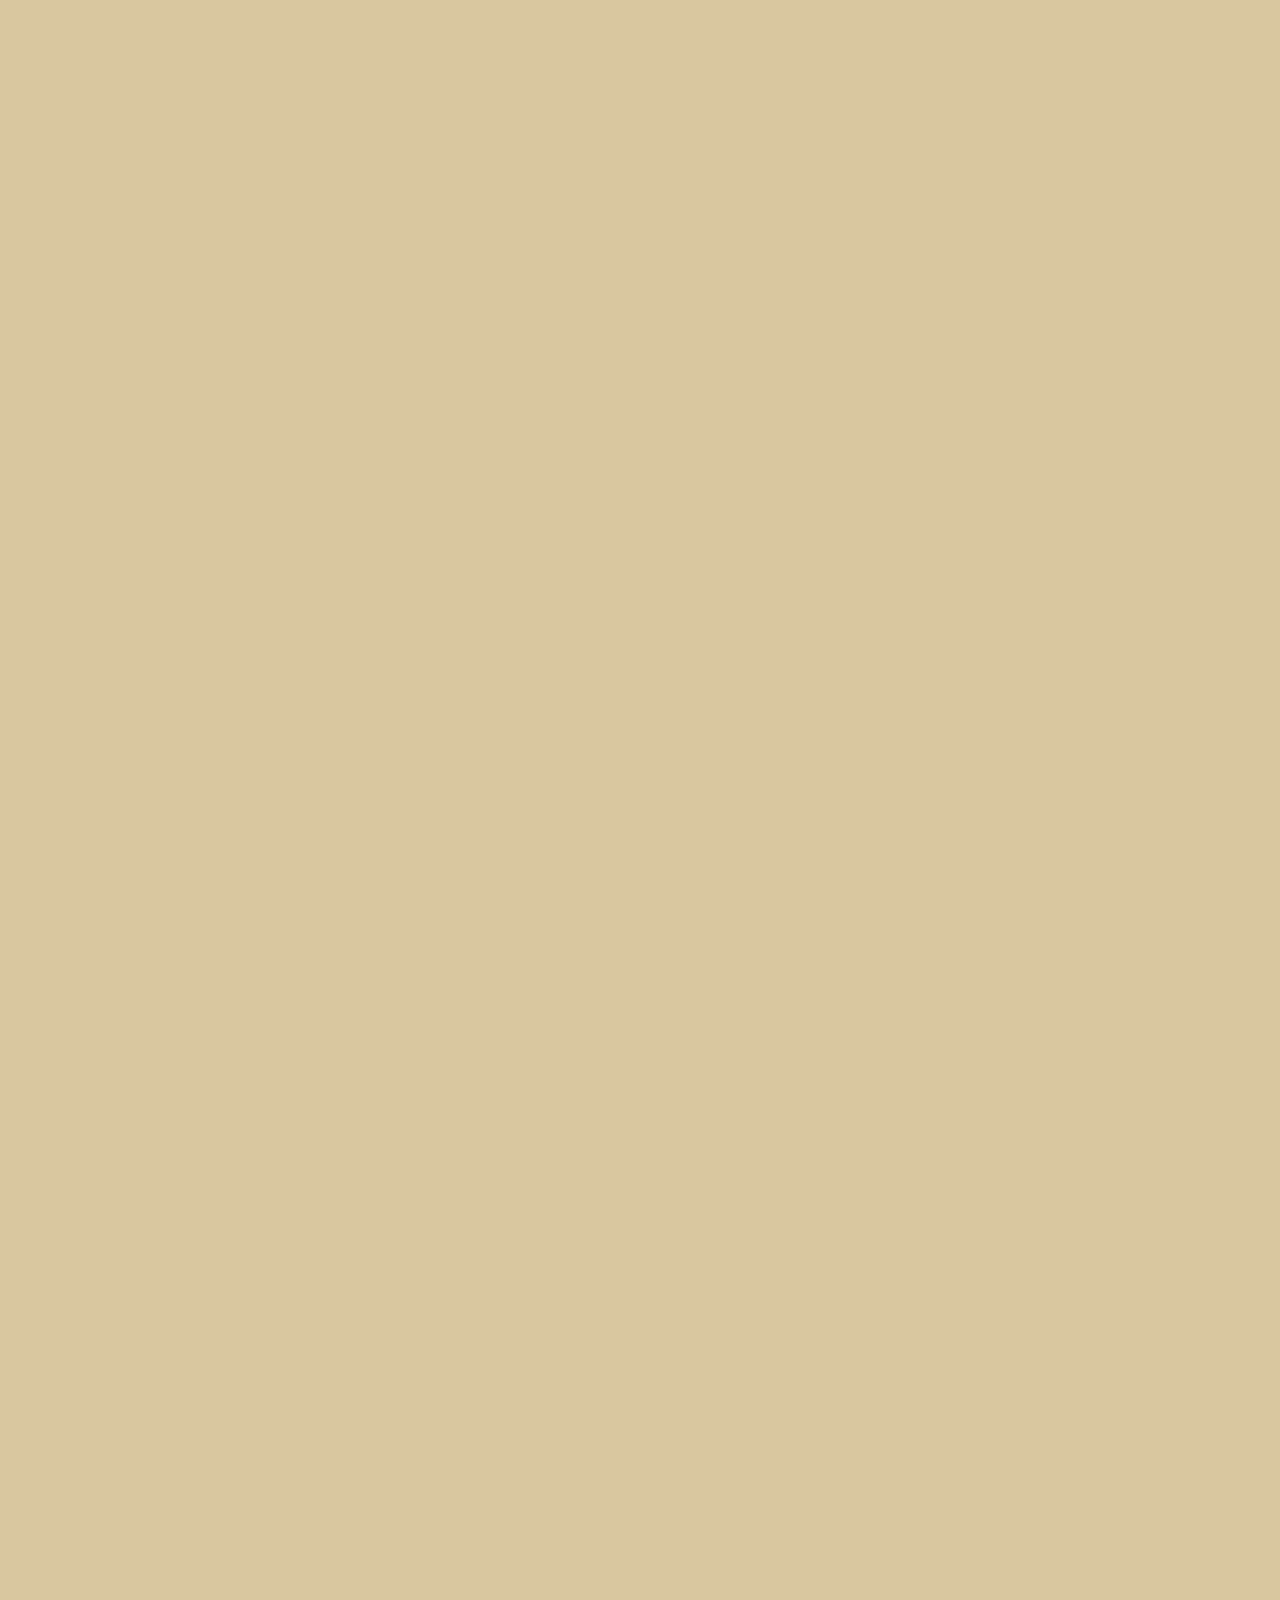
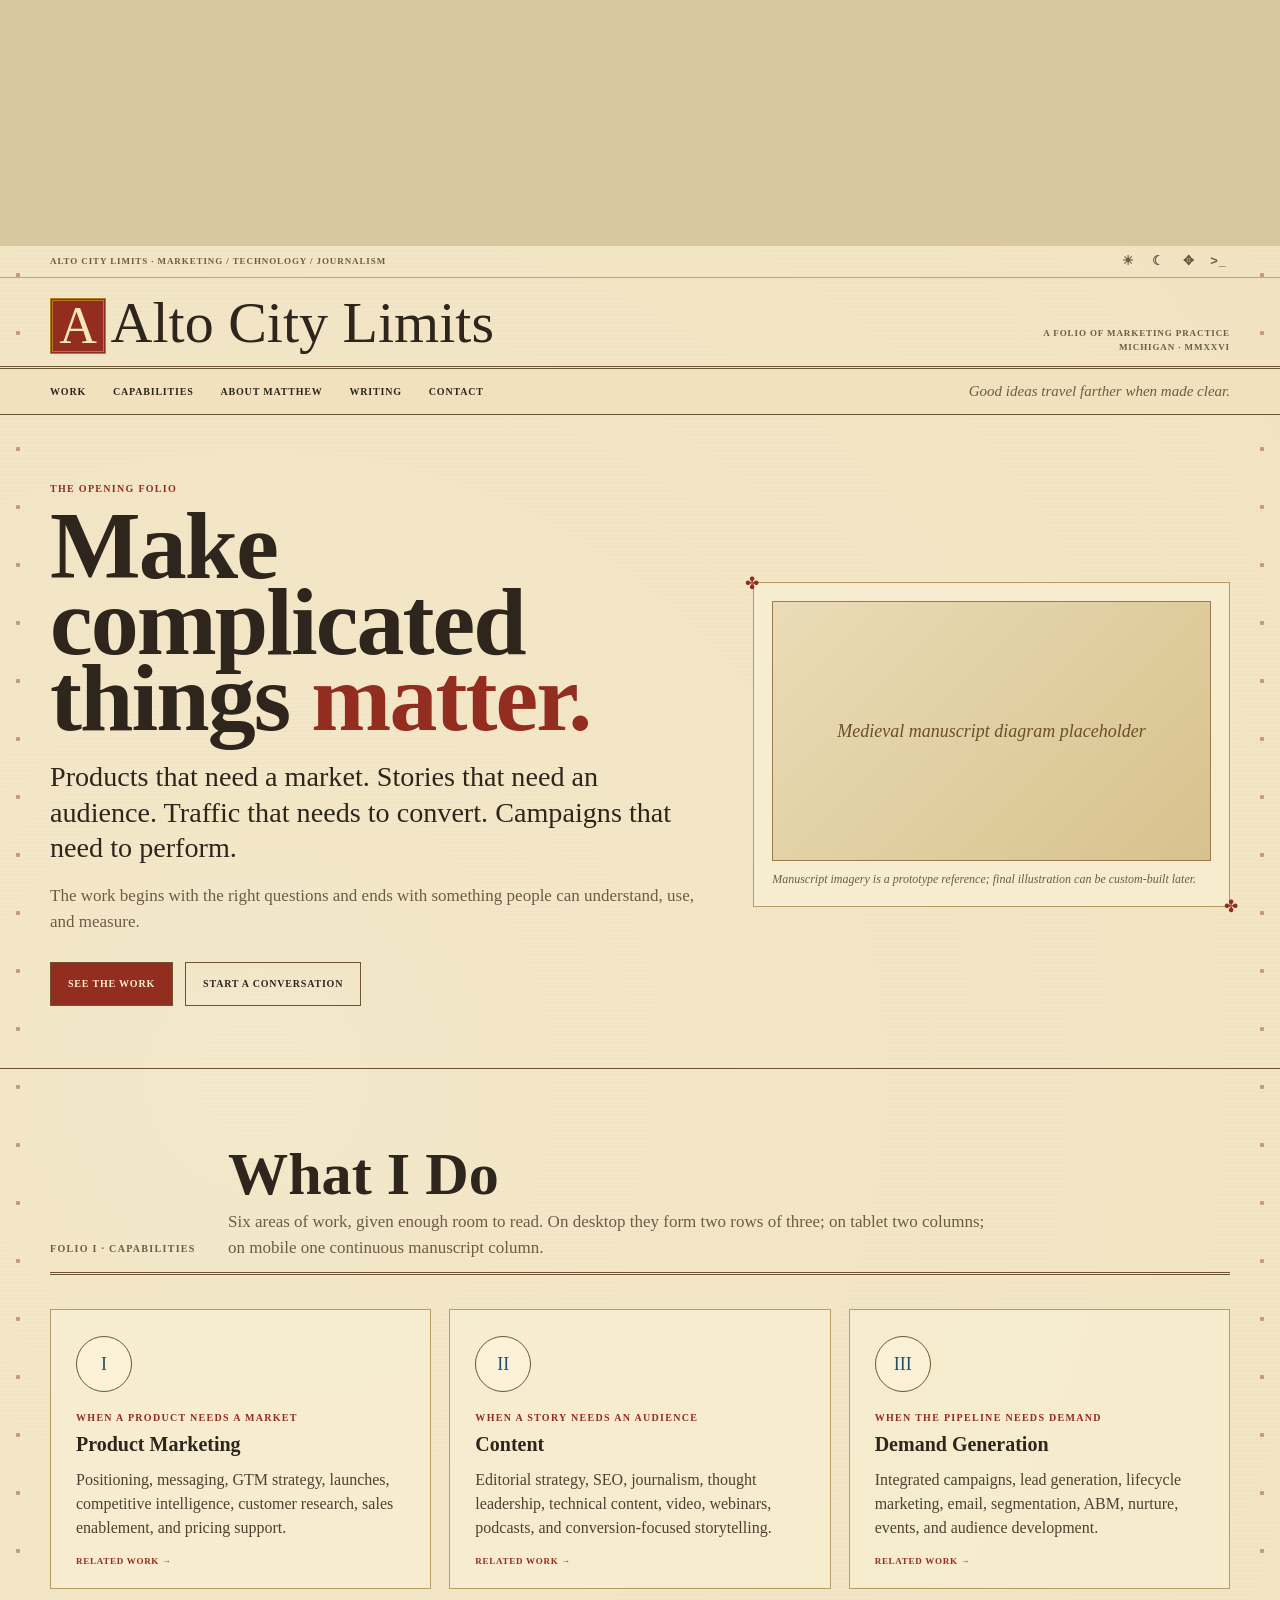
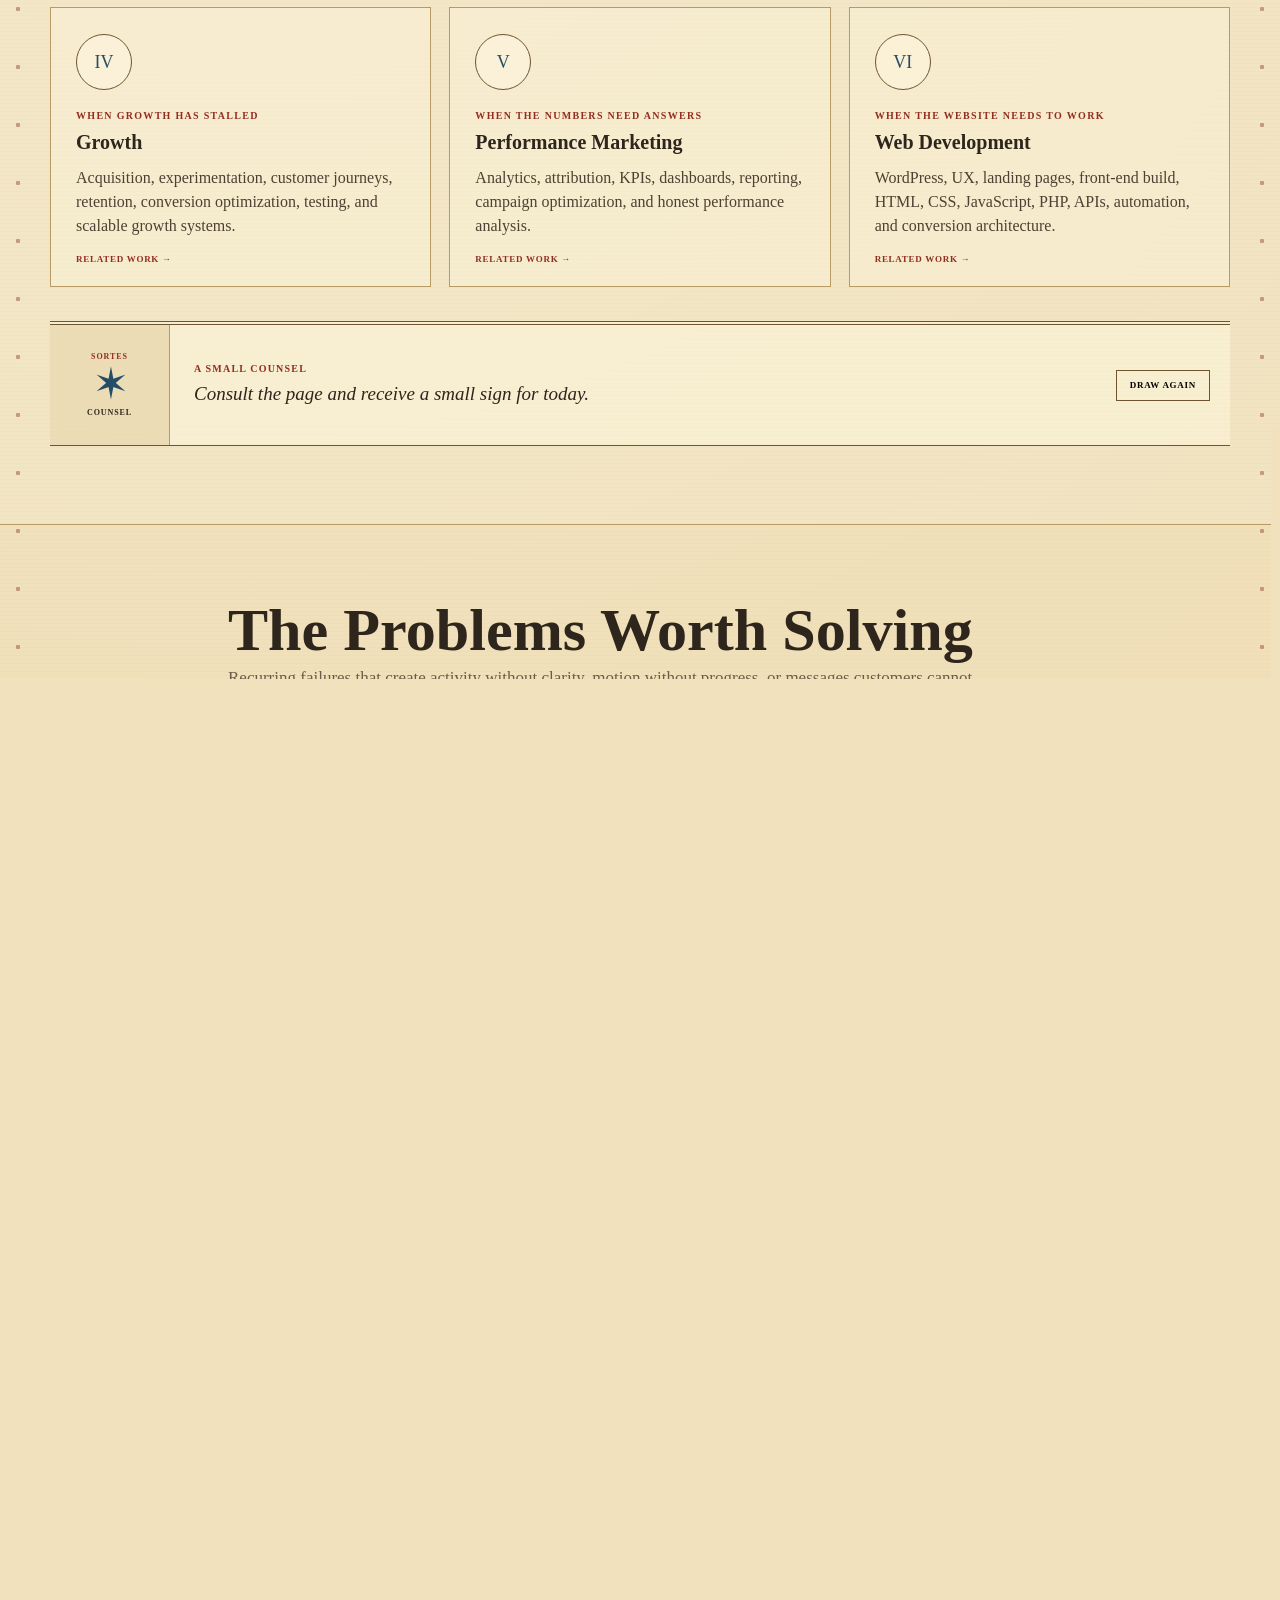
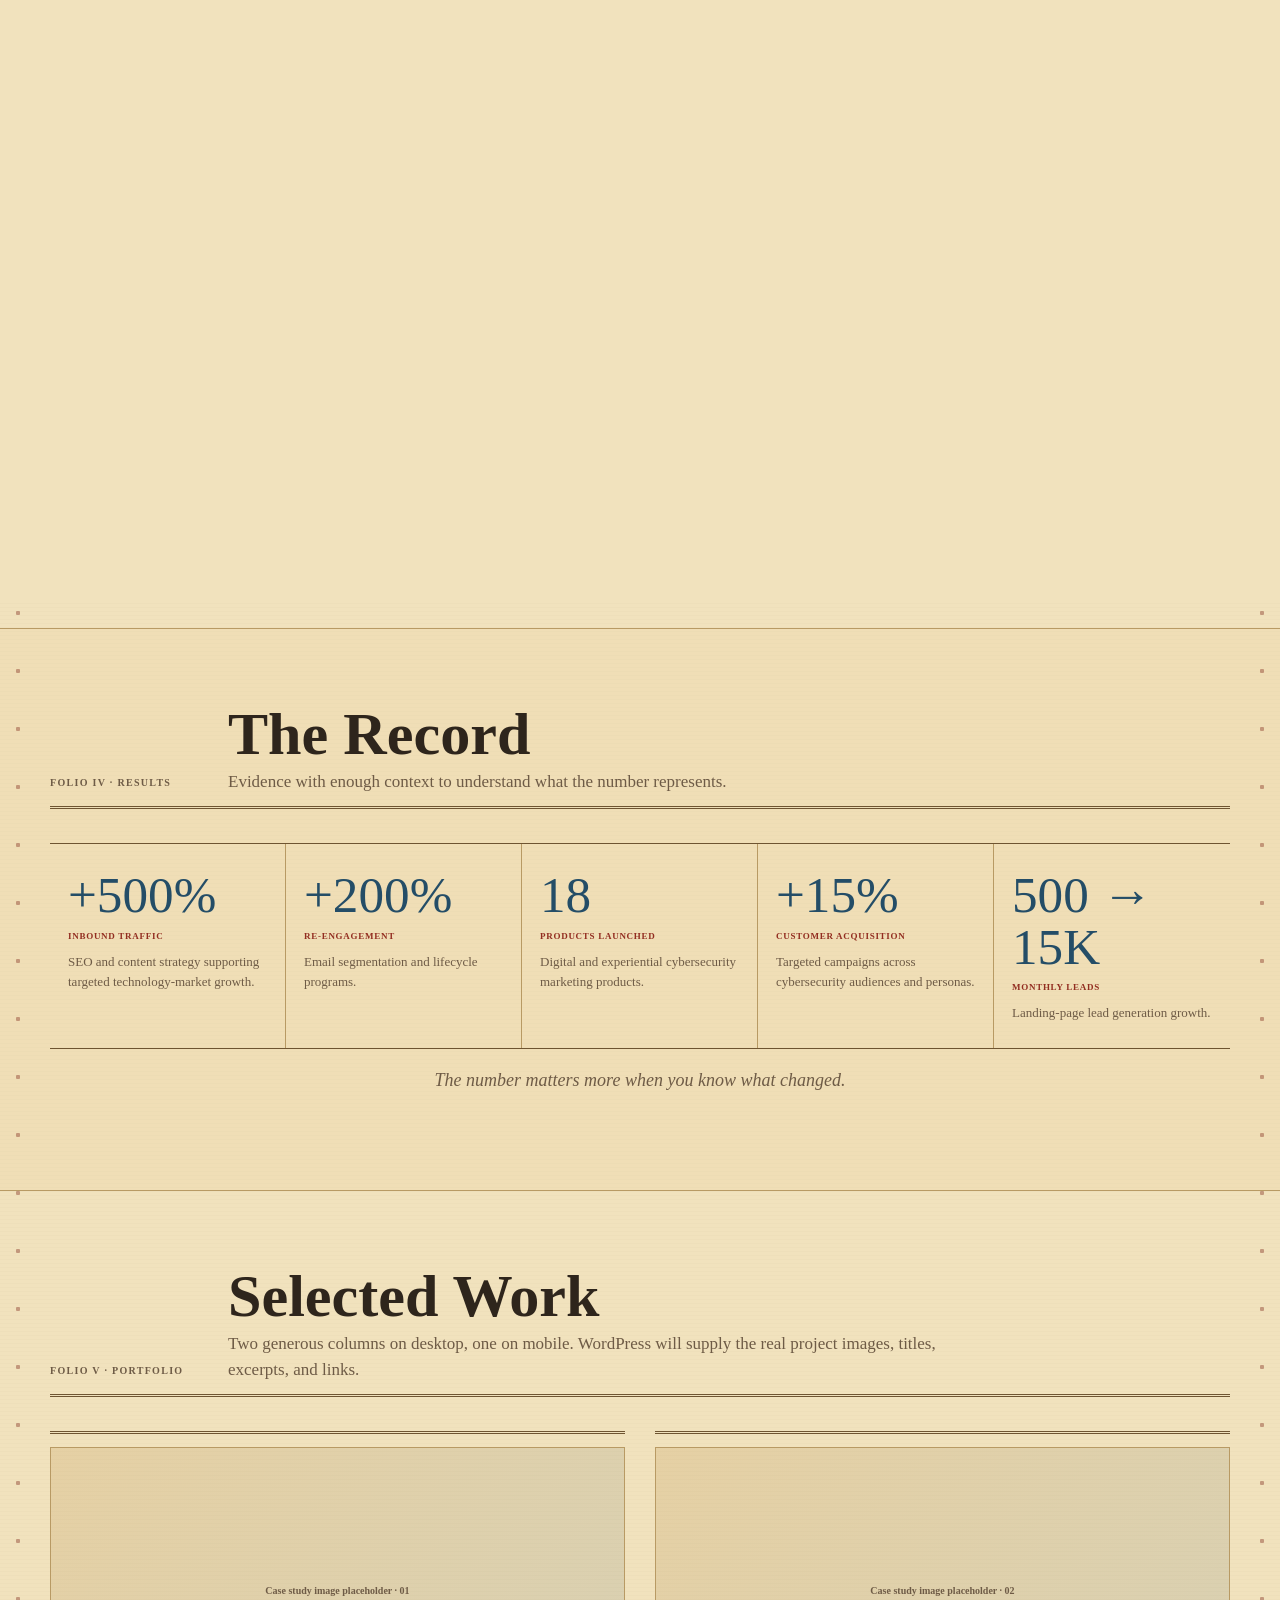
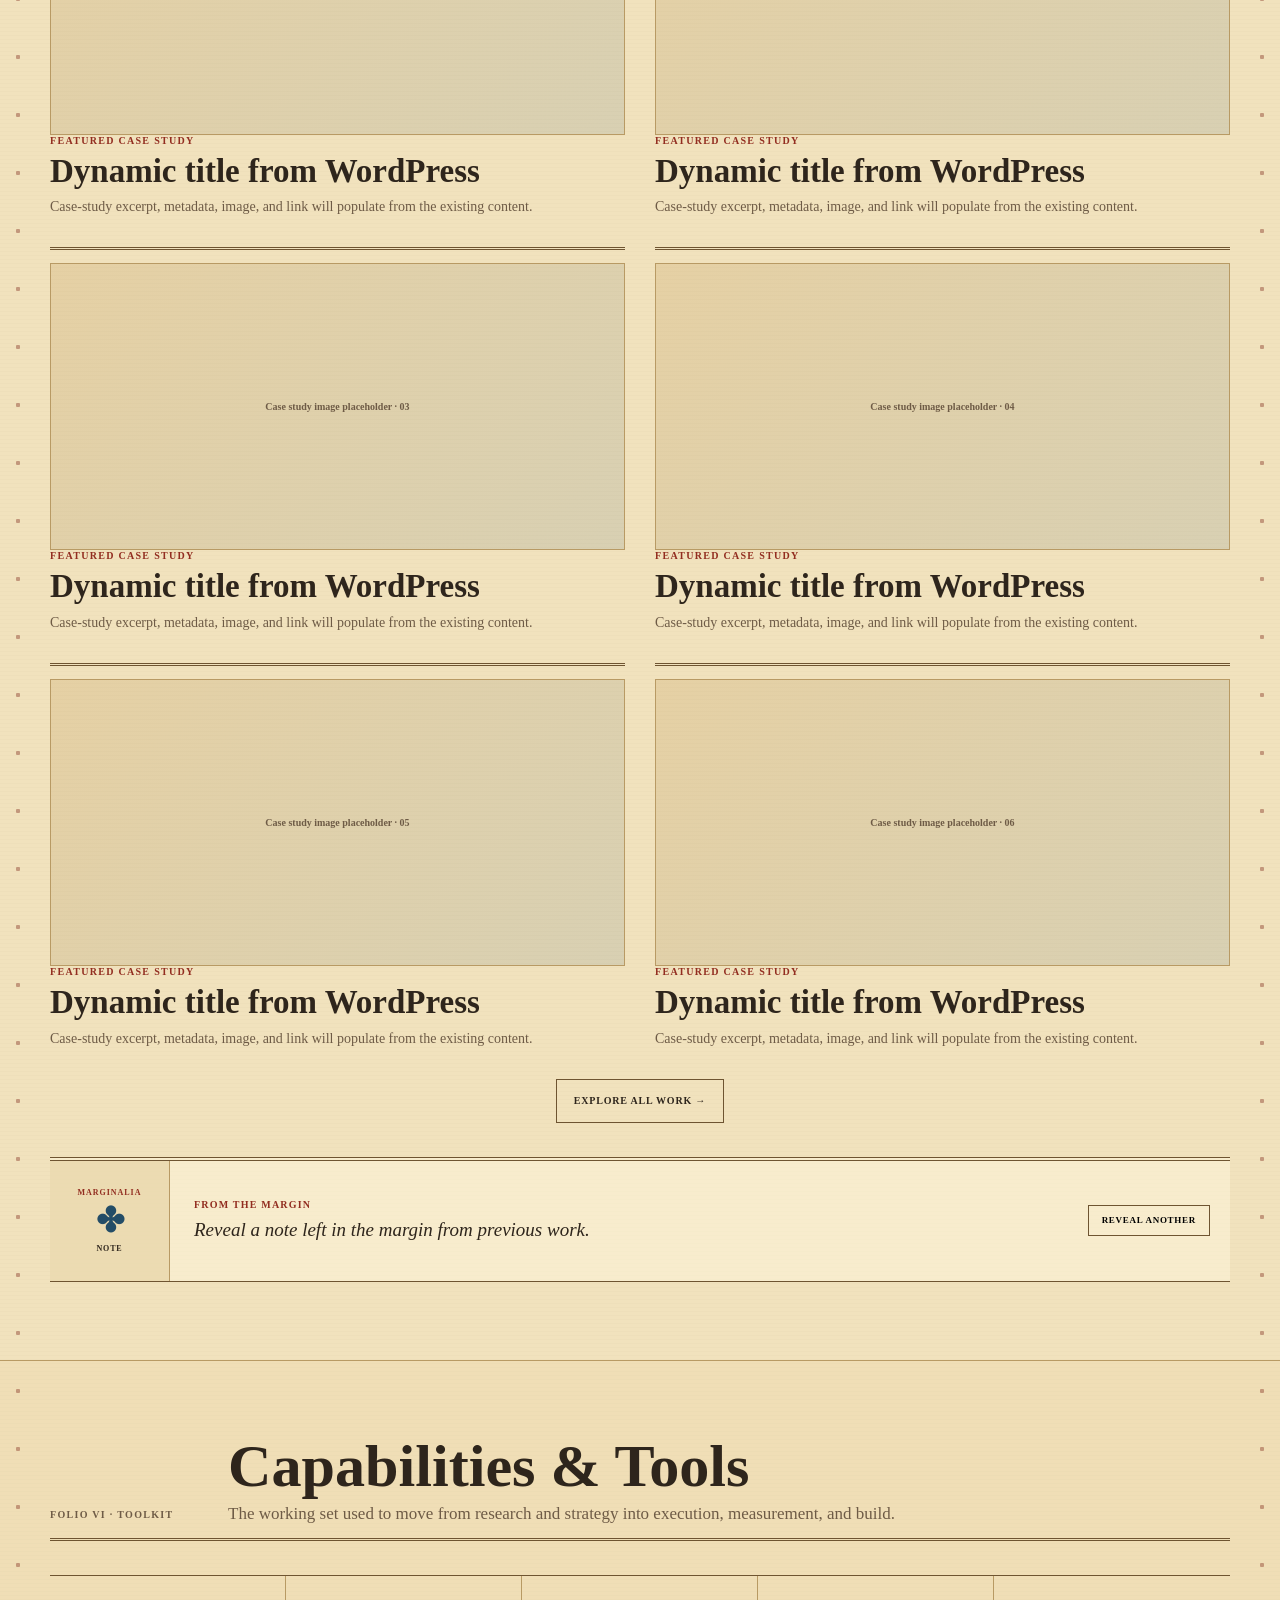
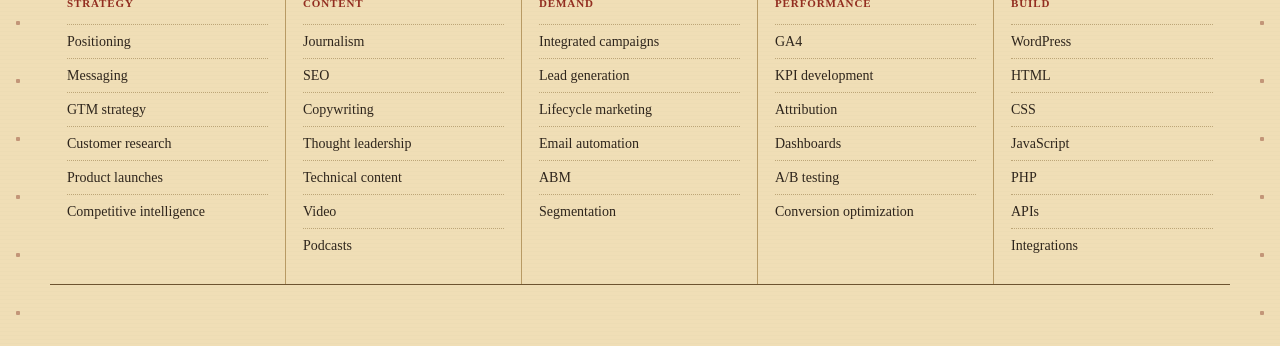
==== dark-ages/index.html @ 02373cfa "Publish current theme lab snapshot to gh-pages" ====
<!doctype html><html lang="en"><head><meta charset="utf-8"><meta name="viewport" content="width=device-width,initial-scale=1"><title>Loading Alto City Limits preview…</title></head><body><p style="font-family:system-ui;padding:2rem">Loading preview…</p><script>(async()=>{try{const names=['chunk-00','chunk-01'];const parts=await Promise.all(names.map(async n=>(await (await fetch(n)).text()).trim()));const bytes=Uint8Array.from(atob(parts.join('')),c=>c.charCodeAt(0));const stream=new Blob([bytes]).stream().pipeThrough(new DecompressionStream('gzip'));const html=await new Response(stream).text();document.open();document.write(html);document.close()}catch(e){document.body.innerHTML='<pre style="padding:2rem;white-space:pre-wrap">Could not load preview: '+String(e)+'</pre>'}})();</script></body></html>
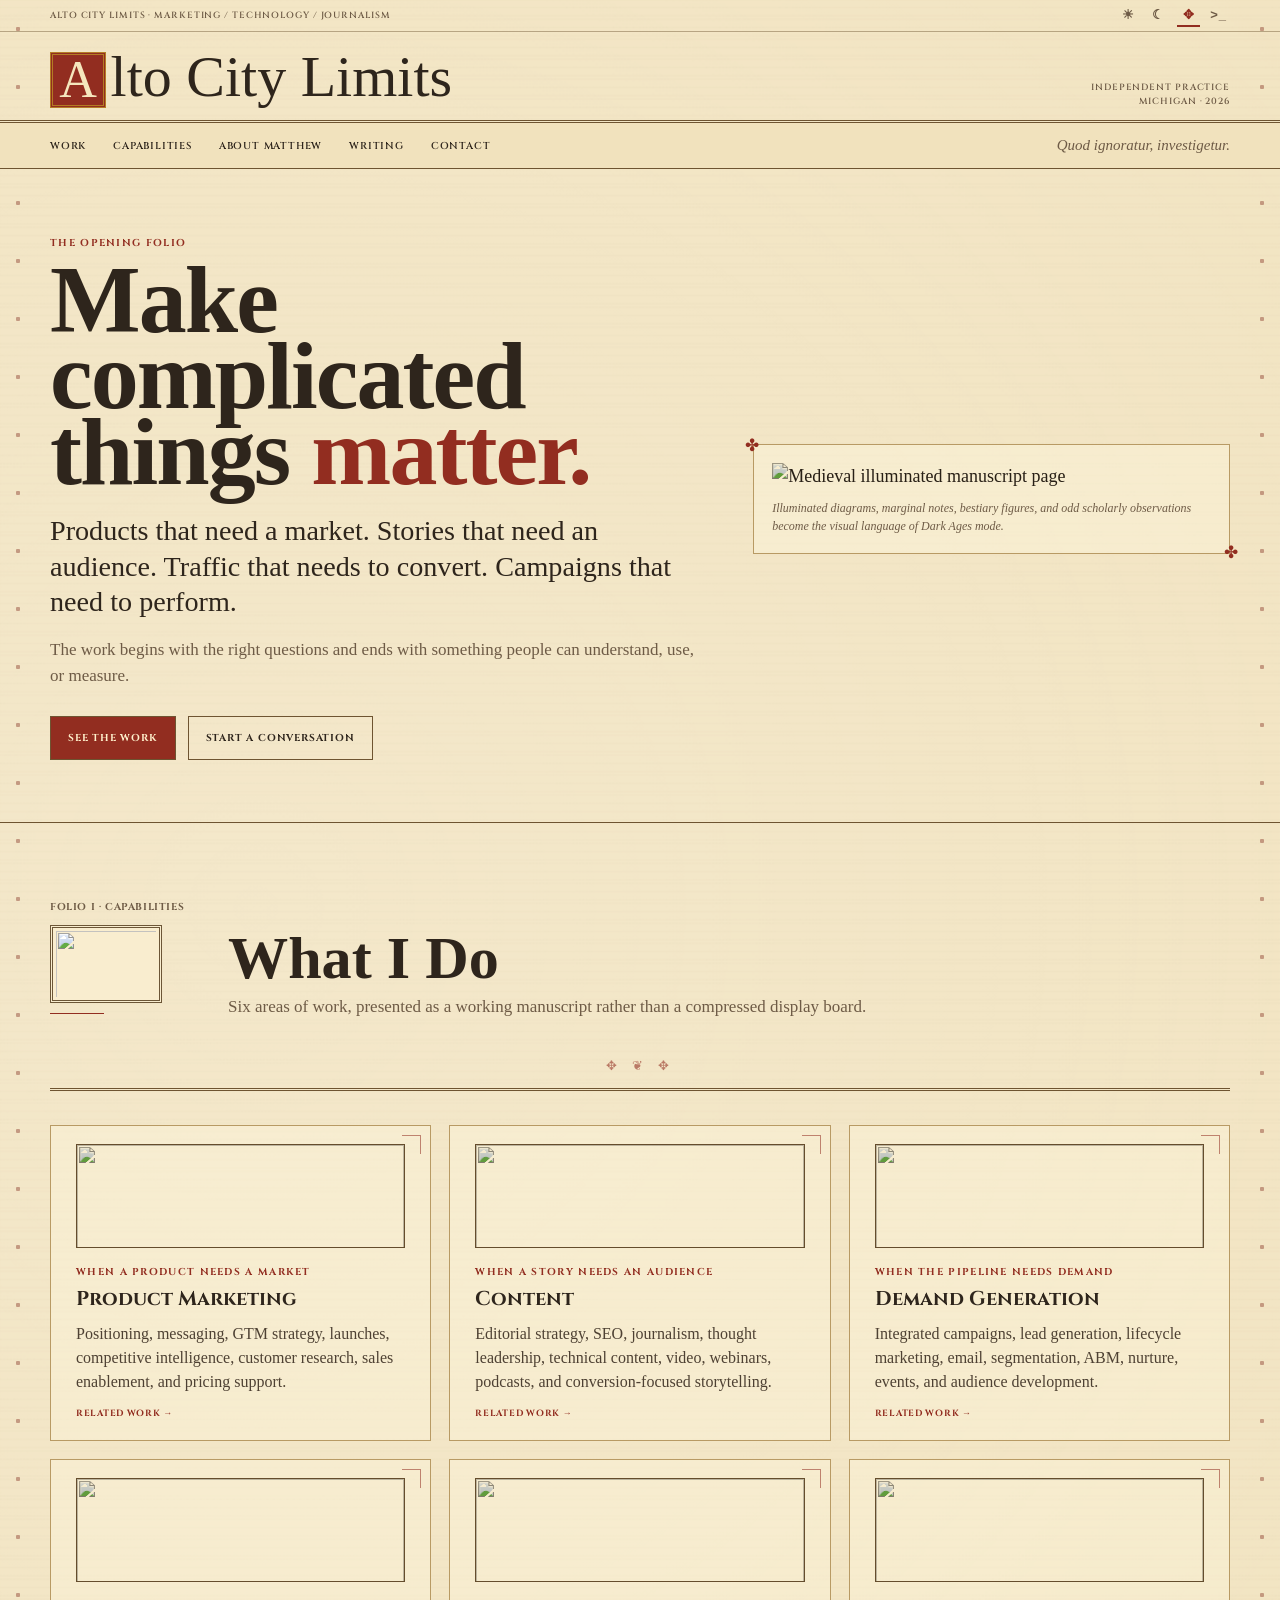
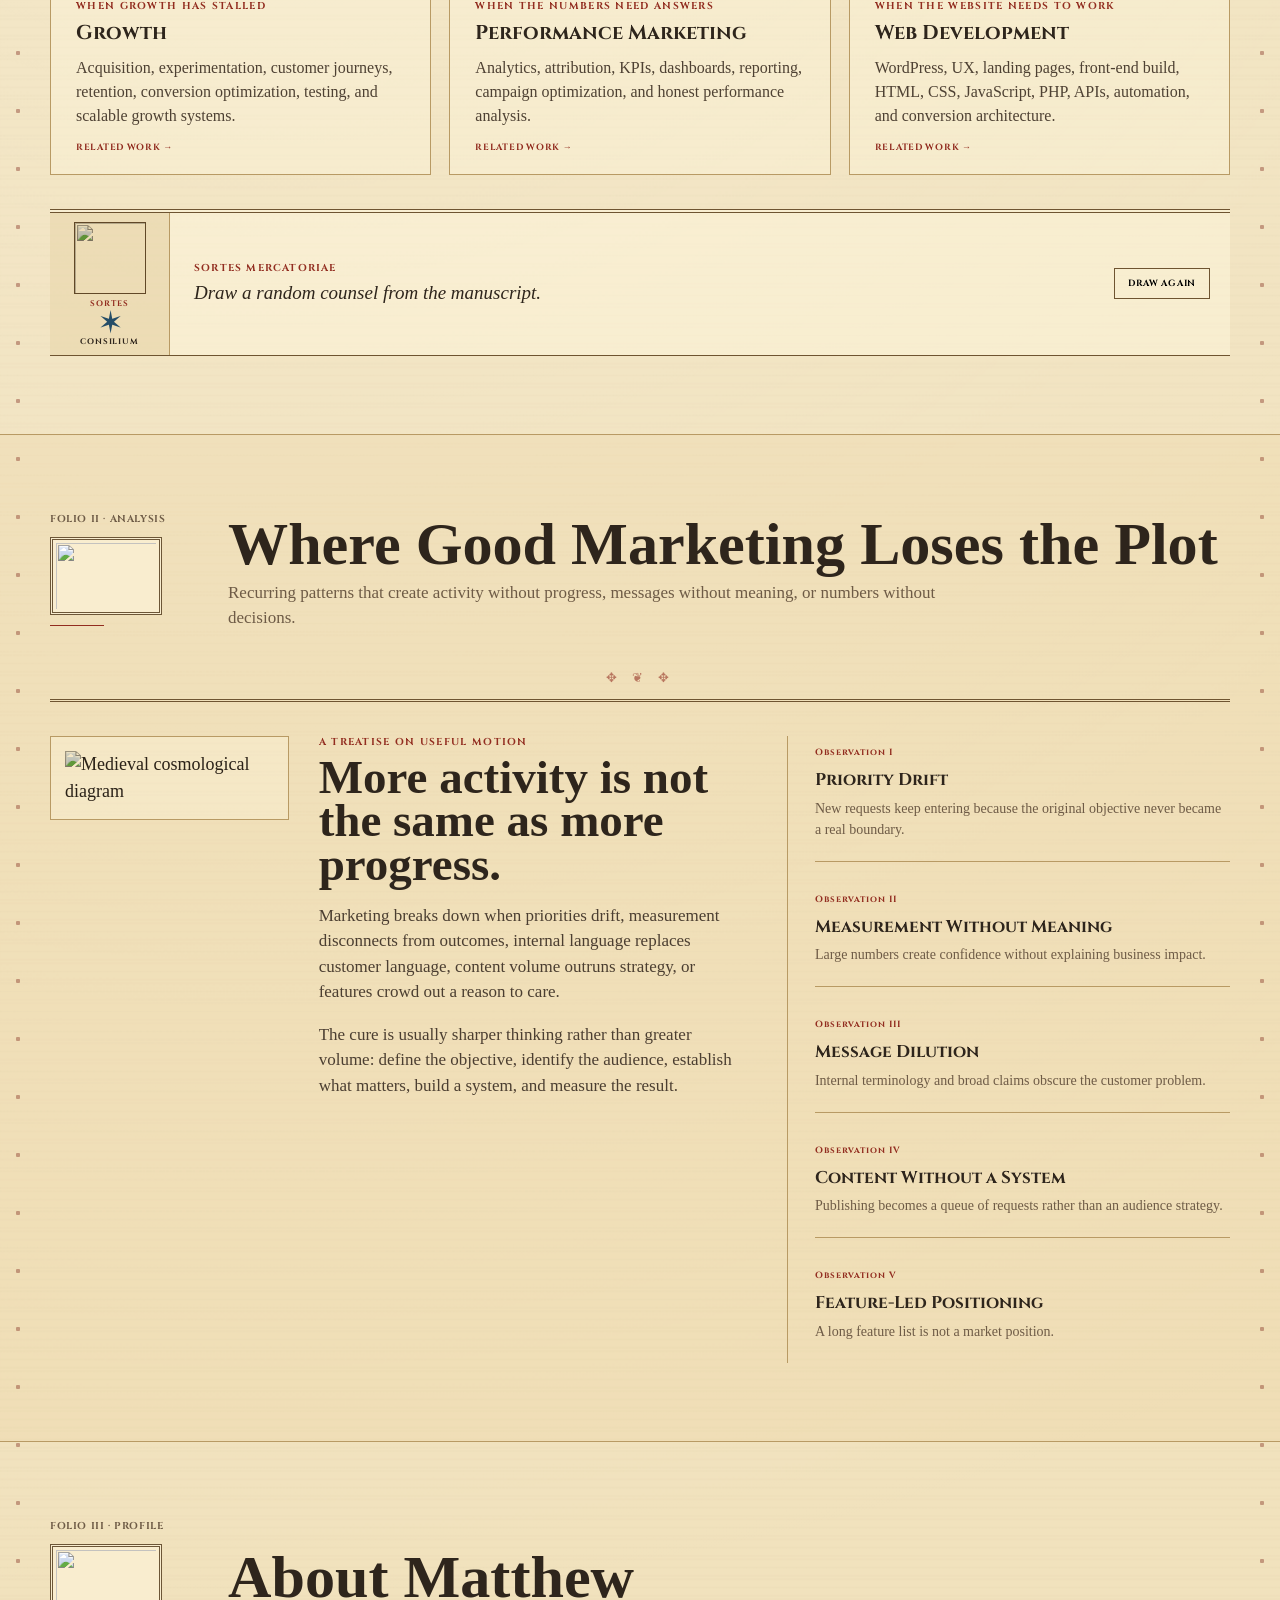
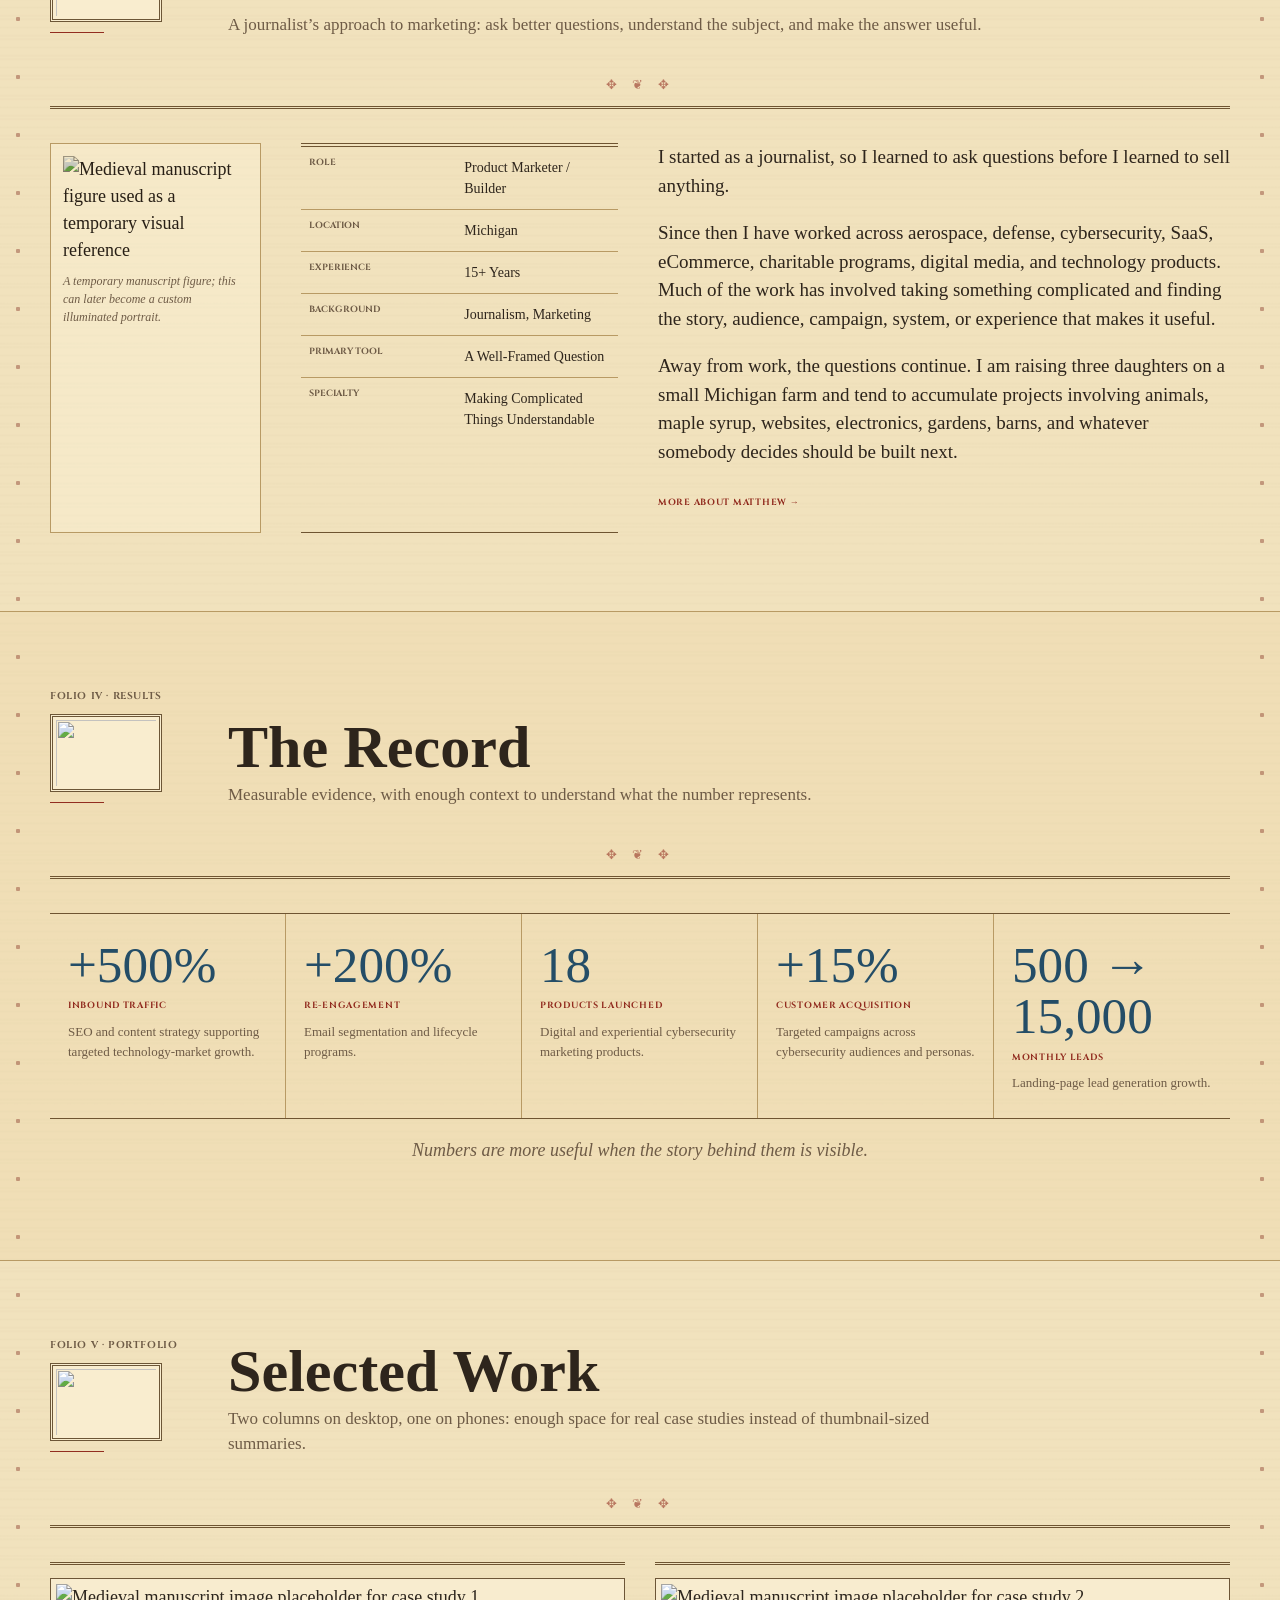
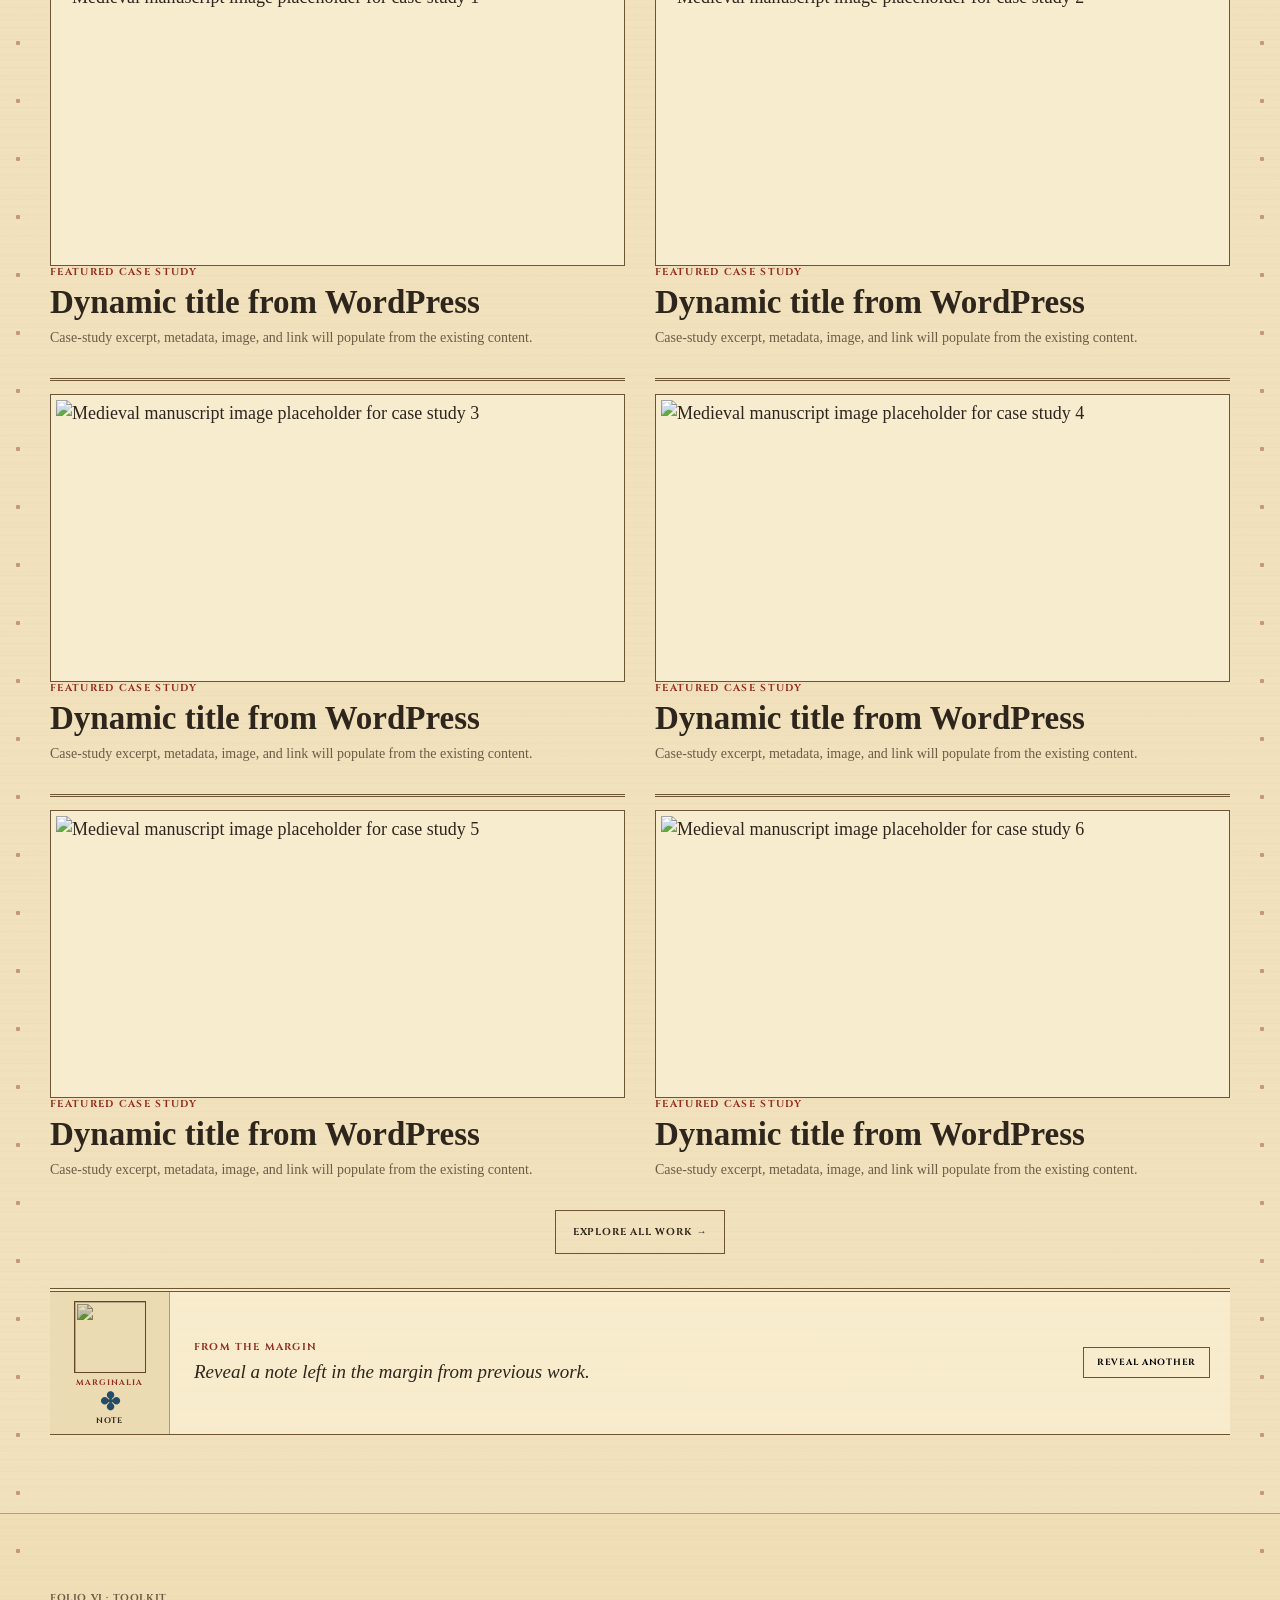
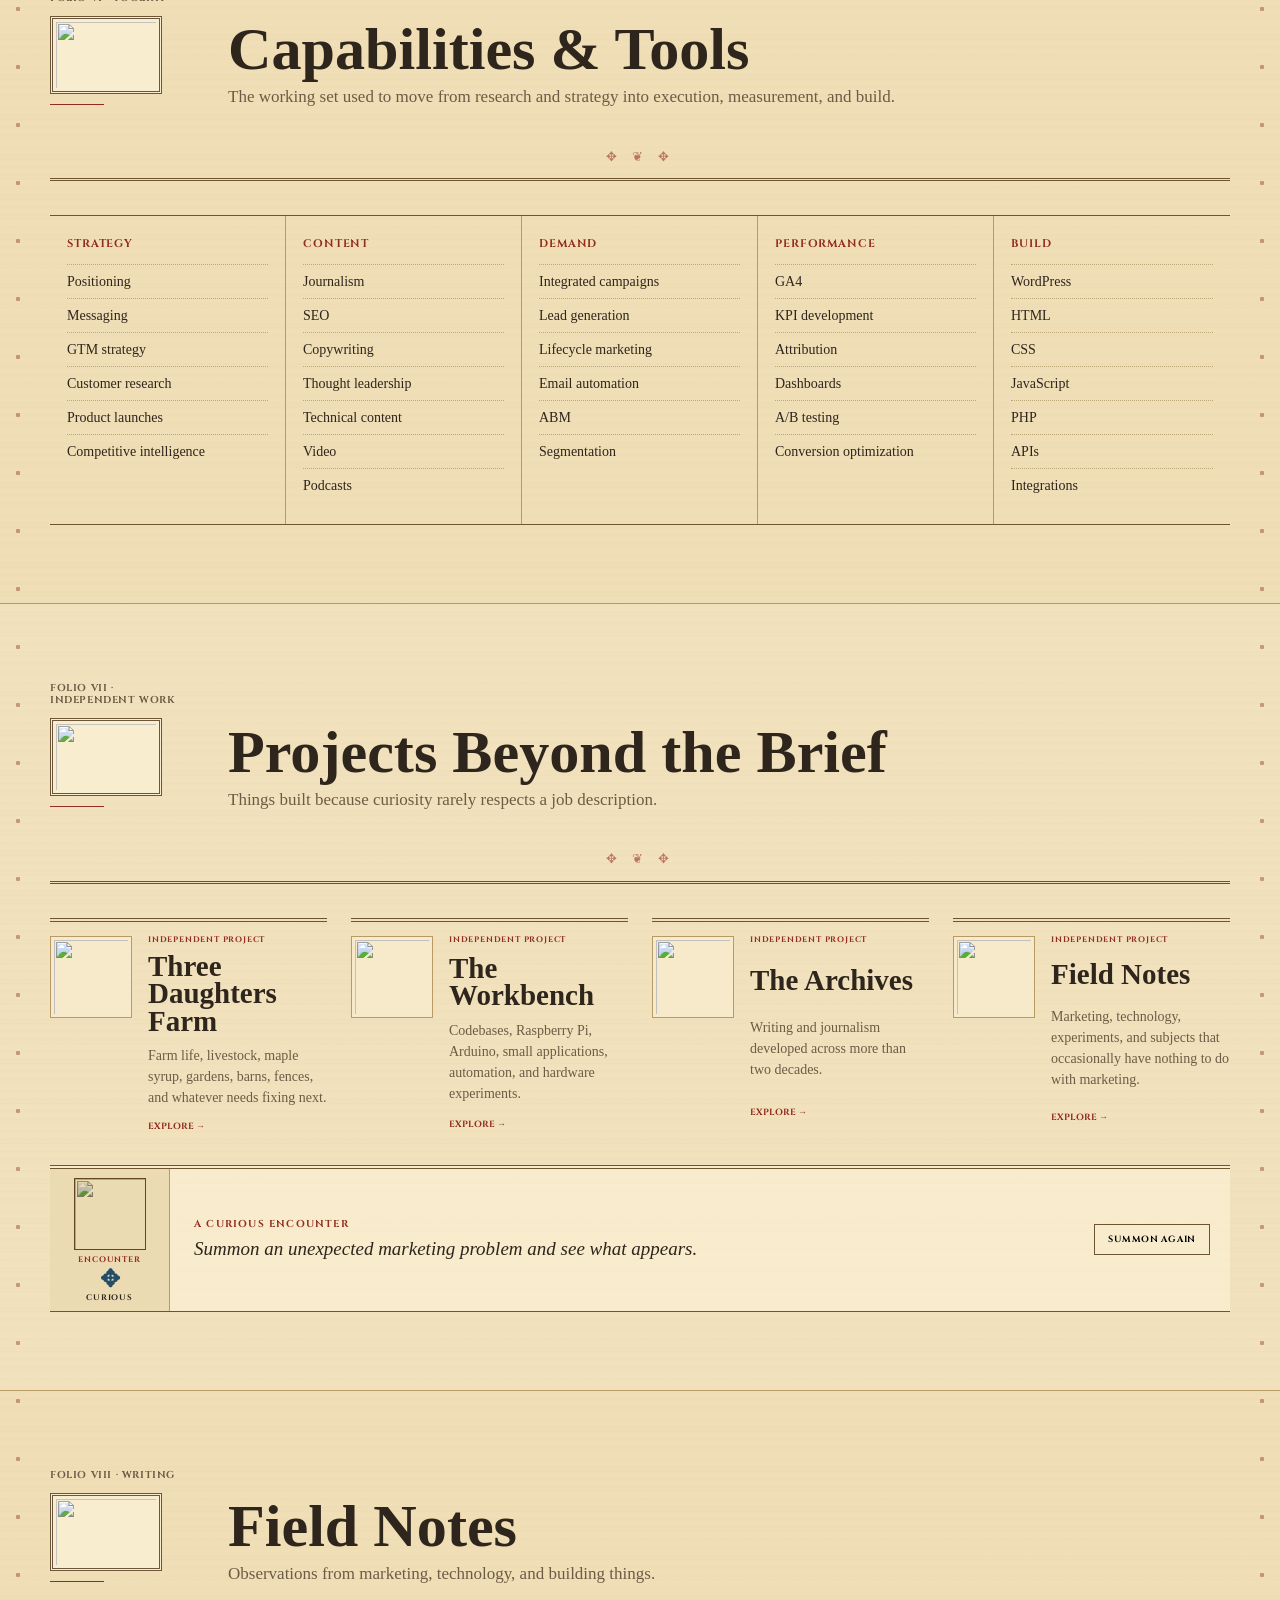
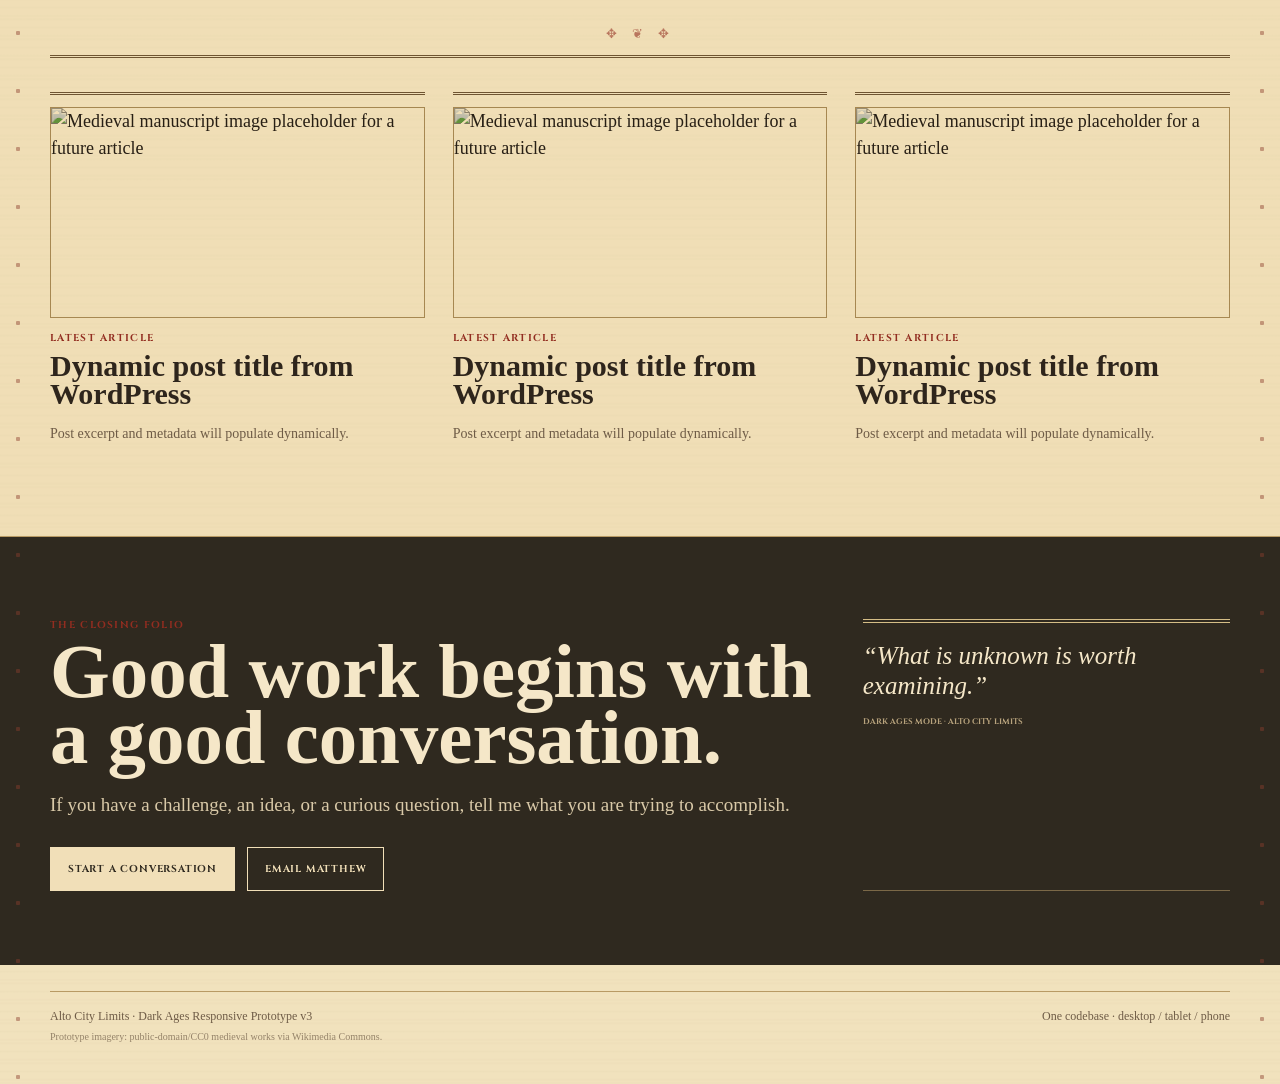
==== commit acb9b4fe: "Publish updated Dark Ages prototype to gh-pages" ====
--- a/dark-ages/index.html
+++ b/dark-ages/index.html
@@ -1 +1,73 @@
-<!doctype html><html lang="en"><head><meta charset="utf-8"><meta name="viewport" content="width=device-width,initial-scale=1"><title>Loading Alto City Limits preview…</title></head><body><p style="font-family:system-ui;padding:2rem">Loading preview…</p><script>(async()=>{try{const names=['chunk-00','chunk-01'];const parts=await Promise.all(names.map(async n=>(await (await fetch(n)).text()).trim()));const bytes=Uint8Array.from(atob(parts.join('')),c=>c.charCodeAt(0));const stream=new Blob([bytes]).stream().pipeThrough(new DecompressionStream('gzip'));const html=await new Response(stream).text();document.open();document.write(html);document.close()}catch(e){document.body.innerHTML='<pre style="padding:2rem;white-space:pre-wrap">Could not load preview: '+String(e)+'</pre>'}})();</script></body></html>+<!doctype html>
+<html lang="en">
+<head>
+<meta charset="utf-8">
+<meta name="viewport" content="width=device-width,initial-scale=1">
+<title>Alto City Limits — Dark Ages Mode WIP</title>
+<style>
+@import url('https://fonts.googleapis.com/css2?family=Cinzel:wght@600;700&family=EB+Garamond:wght@400;600&family=Grenze+Gotisch:wght@700&display=swap');
+:root{
+  --parchment:#f1e2bd;--paper:#f6eacb;--paper-2:#ead5a8;--ink:#2e251c;--muted:#6e5b46;
+  --rule:#b89a64;--rule-dark:#6e5431;--red:#922d20;--blue:#244d67;--green:#49643d;--gold:#b47c24;
+  --max:1180px;--serif:EBGaramond,Georgia,serif;--display:Grenze,Georgia,serif;--caps:Cinzel,Georgia,serif;
+}
+*{box-sizing:border-box}html{scroll-behavior:smooth;background:#d9c79f}body{margin:0;color:var(--ink);font-family:var(--serif);font-size:18px;line-height:1.5;background:
+radial-gradient(circle at 20% 10%,rgba(255,255,255,.2),transparent 28%),
+repeating-linear-gradient(0deg,rgba(91,63,27,.018) 0 1px,transparent 1px 4px),var(--parchment)}
+a{color:inherit}button,a{font:inherit}.wrap{width:min(var(--max),calc(100% - 56px));margin:auto}.shell{position:relative;overflow:hidden}.shell:before,.shell:after{content:"";position:absolute;top:0;bottom:0;width:18px;opacity:.45;pointer-events:none;background:radial-gradient(circle,#8b3d2d 0 2px,transparent 2.5px) center top/18px 58px repeat-y}.shell:before{left:9px}.shell:after{right:9px}
+.utility{border-bottom:1px solid rgba(110,84,49,.45);font:600 9px/1 var(--caps);letter-spacing:.1em;text-transform:uppercase;color:var(--muted)}.utility .wrap{min-height:31px;display:flex;align-items:center;justify-content:space-between;gap:18px}.mode-icons{display:flex;gap:7px;align-items:center}.mode-icon{width:23px;height:23px;display:inline-flex;align-items:center;justify-content:center;text-decoration:none;color:var(--muted);font-family:Arial,sans-serif;font-size:13px;border-bottom:2px solid transparent}.mode-icon:hover,.mode-icon:focus{color:var(--red);outline:none}.mode-icon[aria-current="true"]{color:var(--red);border-bottom-color:var(--red)}
+.masthead{border-bottom:3px double var(--rule-dark)}.mast-row{min-height:88px;display:flex;align-items:flex-end;justify-content:space-between;gap:30px;padding:17px 0 12px}.brand{text-decoration:none;font-family:var(--display);font-size:clamp(38px,4.8vw,58px);line-height:.9}.brand .initial{display:inline-grid;place-items:center;width:1.08em;height:1.08em;margin-right:.08em;color:#f5e6bd;background:var(--red);border:3px double var(--gold);font-size:.9em;vertical-align:-.03em}.issue{text-align:right;font:600 9px/1.5 var(--caps);text-transform:uppercase;letter-spacing:.1em;color:var(--muted)}
+.navbar{position:sticky;top:0;z-index:30;background:rgba(241,226,189,.94);backdrop-filter:blur(8px);border-bottom:1px solid var(--rule-dark)}.nav{min-height:45px;display:flex;align-items:center;justify-content:space-between;gap:25px}.navlinks{display:flex;gap:27px;align-items:center;flex-wrap:wrap}.nav a{font:600 10px/1 var(--caps);text-transform:uppercase;letter-spacing:.08em;text-decoration:none}.nav a:hover,.nav a:focus{color:var(--red)}.marginal-note{font-size:15px;font-style:italic;color:var(--muted)}
+.hero{padding:68px 0 62px;border-bottom:1px solid var(--rule-dark)}.hero-grid{display:grid;grid-template-columns:minmax(0,1.15fr) minmax(340px,.85fr);gap:58px;align-items:center}.rubric,.folio,.meta,.need{font:700 10px/1.2 var(--caps);text-transform:uppercase;letter-spacing:.13em;color:var(--red)}h1{font-family:var(--display);font-size:clamp(64px,7.5vw,104px);line-height:.79;letter-spacing:-.02em;margin:13px 0 24px;max-width:780px}h1 em{font-style:normal;color:var(--red)}.deck{font-size:clamp(21px,2.2vw,30px);line-height:1.25;max-width:760px}.support{font-size:17px;color:var(--muted);max-width:750px;margin-top:18px}.actions{display:flex;gap:12px;flex-wrap:wrap;margin-top:28px}.btn{display:inline-flex;align-items:center;justify-content:center;min-height:44px;padding:10px 17px;border:1px solid var(--rule-dark);background:var(--red);color:#fff1cc;font:700 10px/1 var(--caps);letter-spacing:.08em;text-transform:uppercase;text-decoration:none}.btn.alt{background:transparent;color:var(--ink)}.btn:hover,.btn:focus{outline:2px solid var(--blue);outline-offset:2px}.hero-art{position:relative;padding:18px;border:1px solid var(--rule);background:rgba(255,248,225,.34)}.hero-art:before,.hero-art:after{content:"✤";position:absolute;color:var(--red);font-size:17px}.hero-art:before{left:-9px;top:-12px}.hero-art:after{right:-9px;bottom:-13px}.hero-art img{width:100%;max-height:480px;object-fit:contain;display:block;mix-blend-mode:multiply;filter:saturate(.8) contrast(1.04)}.caption{font-size:12px;color:var(--muted);margin:9px 0 0;font-style:italic}
+.section{padding:78px 0;border-bottom:1px solid var(--rule)}.section.alt{background:rgba(232,208,159,.24)}.section-head{display:grid;grid-template-columns:150px minmax(0,1fr);gap:28px;border-bottom:3px double var(--rule-dark);padding-bottom:12px;margin-bottom:34px;align-items:end}.section-head h2{font-family:var(--display);font-size:clamp(42px,4.7vw,62px);line-height:.9;margin:0}.section-head p{margin:8px 0 0;max-width:760px;color:var(--muted);font-size:17px}.folio{color:var(--muted);padding-bottom:5px}.folio{font-family:var(--caps);font-size:10px;letter-spacing:.06em;text-transform:uppercase}.folio-illumination{display:block;width:112px;height:78px;object-fit:cover;margin-top:12px;border:3px double var(--rule-dark);padding:3px;background:var(--paper);filter:saturate(.9) sepia(.06)}
+.section-head .folio:after{content:"";display:block;width:54px;border-top:1px solid var(--red);margin-top:10px}
+.cap-grid{display:grid;grid-template-columns:repeat(3,minmax(0,1fr));gap:18px}.cap{position:relative;min-height:280px;padding:18px 25px 26px;border:1px solid var(--rule);background:rgba(255,248,225,.32)}.cap h3{font-family:var(--caps);font-size:20px;line-height:1.15;margin:9px 0 12px}.cap p{font-size:16px;color:#4e4133;margin:0 0 20px}.cap .read{position:absolute;bottom:22px;font:700 9px/1 var(--caps);letter-spacing:.08em;text-transform:uppercase;color:var(--red);text-decoration:none}.cap-illumination{width:100%;height:104px;object-fit:cover;object-position:center;display:block;margin:0 0 18px;border:1px solid var(--rule-dark);filter:saturate(.78) contrast(1.03);mix-blend-mode:multiply}.cap:after{content:"";position:absolute;inset:9px 9px auto auto;width:18px;height:18px;border-top:1px solid var(--red);border-right:1px solid var(--red);opacity:.55}
+.surprise{margin-top:34px;border-top:4px double var(--rule-dark);border-bottom:1px solid var(--rule-dark);display:grid;grid-template-columns:120px minmax(0,1fr) auto;align-items:stretch;background:rgba(255,248,225,.45)}.surprise-token{border:0;border-right:1px solid var(--rule);background:rgba(213,188,132,.36);min-height:120px;padding:9px;display:flex;flex-direction:column;justify-content:center;align-items:center;cursor:pointer;color:var(--ink)}.surprise-miniature{width:72px;height:72px;display:block;object-fit:cover;border:1px solid var(--rule-dark);margin-bottom:6px;filter:saturate(.76) contrast(1.04);mix-blend-mode:multiply}.surprise-token small{font:700 8px/1 var(--caps);letter-spacing:.12em;color:var(--red)}.surprise-token b{font-family:var(--display);font-size:24px;line-height:1;margin:3px 0;color:var(--blue)}.surprise-token span{font:700 8px/1 var(--caps);letter-spacing:.11em}.surprise-copy{padding:20px 24px;align-self:center}.surprise .label{font:700 10px/1 var(--caps);letter-spacing:.12em;text-transform:uppercase;color:var(--red);margin:0 0 7px}.surprise .result{font-size:19px;line-height:1.32;font-style:italic;margin:0;max-width:760px}.surprise-action{align-self:center;margin-right:20px;border:1px solid var(--rule-dark);background:transparent;padding:10px 13px;font:700 9px/1 var(--caps);letter-spacing:.08em;text-transform:uppercase;cursor:pointer}.surprise.hit .surprise-token{animation:quill .3s ease}@keyframes quill{50%{transform:translateY(-4px) rotate(-1deg)}}
+.analysis-grid{display:grid;grid-template-columns:minmax(0,1.22fr) minmax(320px,.78fr);gap:44px}.lead-analysis{display:grid;grid-template-columns:minmax(220px,.72fr) minmax(0,1.28fr);gap:30px;align-items:start}.illustration{border:1px solid var(--rule);background:rgba(255,248,225,.3);padding:14px}.illustration img{width:100%;display:block;max-height:460px;object-fit:contain;mix-blend-mode:multiply;filter:saturate(.8)}.lead-analysis h3{font-family:var(--display);font-size:47px;line-height:.92;margin:8px 0 14px}.lead-analysis p{font-size:17px;color:#4b3e31}.briefs{border-left:1px solid var(--rule);padding-left:27px}.brief{padding:0 0 21px;margin-bottom:21px;border-bottom:1px solid var(--rule)}.brief:last-child{border-bottom:0;margin-bottom:0}.brief h3{font-family:var(--caps);font-size:17px;line-height:1.15;margin:7px 0 8px}.brief p{font-size:14px;color:var(--muted);margin:0}.brief .num{font:700 9px/1 var(--caps);color:var(--red);letter-spacing:.1em}
+.profile{display:grid;grid-template-columns:minmax(190px,.48fr) minmax(280px,.72fr) minmax(0,1.3fr);gap:40px}.manuscript-portrait{margin:0;border:1px solid var(--rule);padding:12px;background:rgba(255,248,225,.3)}.manuscript-portrait img{width:100%;display:block;max-height:420px;object-fit:cover;object-position:center top;filter:saturate(.76) contrast(1.04);mix-blend-mode:multiply}.manuscript-portrait figcaption{margin-top:8px;font-size:12px;color:var(--muted);font-style:italic}.factbox{border-top:4px double var(--rule-dark);border-bottom:1px solid var(--rule-dark)}.factrow{display:grid;grid-template-columns:155px 1fr;border-bottom:1px solid var(--rule)}.factrow:last-child{border-bottom:0}.factrow span{padding:10px 8px}.factrow .key{font:700 9px/1.3 var(--caps);text-transform:uppercase;color:var(--muted)}.factrow .val{font-size:14px}.bio{font-size:19px}.bio p:first-child{margin-top:0}.more{font:700 9px/1 var(--caps);text-transform:uppercase;letter-spacing:.08em;color:var(--red);text-decoration:none}
+.metrics{display:grid;grid-template-columns:repeat(5,minmax(0,1fr));border-top:1px solid var(--rule-dark);border-bottom:1px solid var(--rule-dark)}.metric{padding:25px 18px;border-right:1px solid var(--rule);min-height:190px}.metric:last-child{border-right:0}.metric .value{font-family:var(--display);font-size:clamp(39px,4vw,53px);line-height:1;color:var(--blue)}.metric .label{font:700 9px/1.3 var(--caps);text-transform:uppercase;letter-spacing:.08em;color:var(--red);margin:10px 0}.metric p{font-size:13px;color:var(--muted);margin:0}.aside-note{text-align:center;color:var(--muted);font-style:italic;margin-top:18px}
+.work-grid{display:grid;grid-template-columns:repeat(2,minmax(0,1fr));gap:30px}.work-card{border-top:3px double var(--rule-dark);padding-top:13px}.work-illumination{width:100%;aspect-ratio:16/8;object-fit:cover;display:block;border:1px solid var(--rule-dark);padding:5px;background:var(--paper);filter:saturate(.88) sepia(.05)}.work-card h3{font-family:var(--display);font-size:33px;line-height:.95;margin:9px 0}.work-card p{font-size:14px;color:var(--muted);margin:0}.center{text-align:center;margin-top:30px}
+.tool-columns{display:grid;grid-template-columns:repeat(5,minmax(0,1fr));border-top:1px solid var(--rule-dark);border-bottom:1px solid var(--rule-dark)}.tool{padding:22px 17px;border-right:1px solid var(--rule)}.tool:last-child{border-right:0}.tool h3{font:700 11px/1 var(--caps);color:var(--red);text-transform:uppercase;letter-spacing:.08em;margin:0 0 15px}.tool ul{list-style:none;padding:0;margin:0}.tool li{font-size:14px;padding:6px 0;border-top:1px dotted #bda678}
+.projects{display:grid;grid-template-columns:repeat(4,minmax(0,1fr));gap:24px}.project{display:grid;grid-template-columns:82px minmax(0,1fr);column-gap:16px;align-items:start;text-decoration:none;border-top:4px double var(--rule-dark);padding-top:14px}.project-mark{width:82px;height:82px;object-fit:cover;border:1px solid var(--rule);padding:3px;background:var(--paper);grid-row:1/5}.project .type,.project h3,.project p,.project .cta{grid-column:2}.project .type{font:700 8px/1 var(--caps);color:var(--red);text-transform:uppercase;letter-spacing:.1em}.project h3{font-family:var(--display);font-size:29px;line-height:.95;margin:9px 0}.project p{font-size:14px;color:var(--muted);margin:0 0 14px}.project .cta{font:700 9px/1 var(--caps);text-transform:uppercase;color:var(--red)}
+.notes-grid{display:grid;grid-template-columns:repeat(3,minmax(0,1fr));gap:28px}.note-card{border-top:3px double var(--rule-dark);padding-top:12px}.note-thumb{width:100%;aspect-ratio:16/9;object-fit:cover;display:block;border:1px solid var(--rule);margin-bottom:14px;filter:saturate(.72) contrast(1.03);mix-blend-mode:multiply}.note-card h3{font-family:var(--display);font-size:30px;line-height:.95;margin:8px 0}.note-card p{font-size:14px;color:var(--muted)}
+.contact{padding:82px 0 74px;background:#2f291f;color:#f5e7c8}.contact-grid{display:grid;grid-template-columns:minmax(0,1.35fr) minmax(300px,.65fr);gap:50px}.contact h2{font-family:var(--display);font-size:clamp(48px,6vw,78px);line-height:.86;margin:8px 0 20px}.contact p{font-size:19px;color:#d9c9a8;max-width:780px}.contact .btn{background:#f1dfb8;color:#2f291f;border-color:#f1dfb8}.contact .btn.alt{background:transparent;color:#f1dfb8}.quote-box{border-top:4px double #d5bd86;border-bottom:1px solid #7b6847;padding:18px 0;font-size:25px;line-height:1.2;font-style:italic}.quote-box cite{display:block;font:700 8px/1.4 var(--caps);text-transform:uppercase;color:#b8a37d;margin-top:15px;font-style:normal}
+footer{padding:26px 0 40px;font-size:12px;color:var(--muted)}.foot{display:flex;justify-content:space-between;gap:20px;border-top:1px solid var(--rule);padding-top:15px}.section-head:after{content:"✥  ❦  ✥";grid-column:1/-1;justify-self:center;margin-top:9px;font-size:13px;letter-spacing:.45em;color:var(--red);opacity:.58}
+@media(max-width:960px){.shell:before,.shell:after{display:none}.wrap{width:min(var(--max),calc(100% - 38px))}.hero-grid,.analysis-grid,.contact-grid{grid-template-columns:1fr}.hero-art{max-width:700px}.cap-grid{grid-template-columns:repeat(2,minmax(0,1fr))}.profile{grid-template-columns:minmax(190px,.5fr) minmax(0,1fr)}.profile .bio{grid-column:1/-1}.metrics{grid-template-columns:repeat(2,minmax(0,1fr))}.metric{border-bottom:1px solid var(--rule)}.tool-columns{grid-template-columns:repeat(2,minmax(0,1fr))}.projects{grid-template-columns:repeat(2,minmax(0,1fr))}.notes-grid{grid-template-columns:repeat(2,minmax(0,1fr))}.work-grid{grid-template-columns:repeat(2,minmax(0,1fr))}}
+@media(max-width:680px){body{font-size:17px}.wrap{width:min(var(--max),calc(100% - 26px))}.utility .wrap{align-items:flex-start;padding:5px 0}.utility .wrap>span:first-child{display:none}.mast-row{align-items:center}.issue{display:none}.navbar{position:relative}.nav{align-items:flex-start;padding:12px 0;gap:12px}.navlinks{gap:13px}.marginal-note{display:none}.hero{padding:46px 0}.hero-grid{gap:30px}h1{font-size:clamp(52px,18vw,76px)}.hero-art{padding:10px}.section{padding:56px 0}.section-head{grid-template-columns:1fr;gap:8px;margin-bottom:26px}.folio-illumination{width:92px;height:62px}.cap-grid,.profile,.metrics,.tool-columns,.projects,.notes-grid,.work-grid,.lead-analysis{grid-template-columns:1fr}.cap{min-height:0;padding-bottom:60px}.surprise{grid-template-columns:88px minmax(0,1fr)}.surprise-action{grid-column:2;margin:0 20px 18px 24px;justify-self:start}.briefs{border-left:0;border-top:1px solid var(--rule);padding:22px 0 0}.metric,.tool{border-right:0}.project{grid-template-columns:68px minmax(0,1fr)}.project-mark{width:68px;height:68px}.foot{flex-direction:column}}
+@media(prefers-reduced-motion:reduce){*{scroll-behavior:auto!important;animation:none!important}}
+</style>
+</head>
+<body><div class="shell">
+<div class="utility"><div class="wrap"><span>Alto City Limits · Marketing / Technology / Journalism</span><div class="mode-icons" aria-label="Display modes"><a class="mode-icon" href="../light/" title="Light mode">☀</a><a class="mode-icon" href="../dark/" title="Dark mode">☾</a><a class="mode-icon" href="./" title="Dark Ages mode" aria-current="true">✥</a><a class="mode-icon" href="../terminal/" title="Terminal mode">&gt;_</a></div></div></div>
+<header class="masthead"><div class="wrap mast-row"><a class="brand" href="../"><span class="initial">A</span>lto City Limits</a><div class="issue">Independent Practice<br>Michigan · 2026</div></div></header>
+<div class="navbar"><div class="wrap nav"><nav class="navlinks"><a href="#work">Work</a><a href="#capabilities">Capabilities</a><a href="#about">About Matthew</a><a href="#notes">Writing</a><a href="#contact">Contact</a></nav><span class="marginal-note">Quod ignoratur, investigetur.</span></div></div>
+<main>
+<section class="hero"><div class="wrap hero-grid"><div><div class="rubric">The Opening Folio</div><h1>Make complicated things <em>matter.</em></h1><div class="deck">Products that need a market. Stories that need an audience. Traffic that needs to convert. Campaigns that need to perform.</div><p class="support">The work begins with the right questions and ends with something people can understand, use, or measure.</p><div class="actions"><a class="btn" href="#work">See the Work</a><a class="btn alt" href="#contact">Start a Conversation</a></div></div><aside class="hero-art"><img src="https://commons.wikimedia.org/wiki/Special:Redirect/file/Illuminated_manuscript.jpg" alt="Medieval illuminated manuscript page"><p class="caption">Illuminated diagrams, marginal notes, bestiary figures, and odd scholarly observations become the visual language of Dark Ages mode.</p></aside></div></section>
+<section class="section" id="capabilities"><div class="wrap"><div class="section-head"><div class="folio">Folio I · Capabilities<img class="folio-illumination" src="https://commons.wikimedia.org/wiki/Special:Redirect/file/Illuminated_Manuscripts_%28Middleton%29_figure41.jpg" alt=""></div><div><h2>What I Do</h2><p>Six areas of work, presented as a working manuscript rather than a compressed display board.</p></div></div><div class="cap-grid">
+<article class="cap"><img class="cap-illumination" src="https://commons.wikimedia.org/wiki/Special:Redirect/file/A_dragon_ca._1270_Hugh_of_Fouilloy%27s_Bestiary.jpg" alt=""><div class="need">When a product needs a market</div><h3>Product Marketing</h3><p>Positioning, messaging, GTM strategy, launches, competitive intelligence, customer research, sales enablement, and pricing support.</p><a class="read" href="#work">Related Work →</a></article>
+<article class="cap"><img class="cap-illumination" src="https://commons.wikimedia.org/wiki/Special:Redirect/file/Magpie_detail_from_medieval_illuminated_manuscript%2C_British_Library_Harley_MS_3244%2C_1236-c_1250%2C_f55v.jpg" alt=""><div class="need">When a story needs an audience</div><h3>Content</h3><p>Editorial strategy, SEO, journalism, thought leadership, technical content, video, webinars, podcasts, and conversion-focused storytelling.</p><a class="read" href="#work">Related Work →</a></article>
+<article class="cap"><img class="cap-illumination" src="https://commons.wikimedia.org/wiki/Special:Redirect/file/Illuminated_Manuscripts_%28Middleton%29_figure15.jpg" alt=""><div class="need">When the pipeline needs demand</div><h3>Demand Generation</h3><p>Integrated campaigns, lead generation, lifecycle marketing, email, segmentation, ABM, nurture, events, and audience development.</p><a class="read" href="#work">Related Work →</a></article>
+<article class="cap"><img class="cap-illumination" src="https://commons.wikimedia.org/wiki/Special:Redirect/file/The_Visitation%2C_from_a_Book_of_Hours%2C_1440-45.jpg" alt=""><div class="need">When growth has stalled</div><h3>Growth</h3><p>Acquisition, experimentation, customer journeys, retention, conversion optimization, testing, and scalable growth systems.</p><a class="read" href="#work">Related Work →</a></article>
+<article class="cap"><img class="cap-illumination" src="https://commons.wikimedia.org/wiki/Special:Redirect/file/F4.v._zodiac_circle_with_planets_-_NLW_MS_735C.png" alt=""><div class="need">When the numbers need answers</div><h3>Performance Marketing</h3><p>Analytics, attribution, KPIs, dashboards, reporting, campaign optimization, and honest performance analysis.</p><a class="read" href="#work">Related Work →</a></article>
+<article class="cap"><img class="cap-illumination" src="https://commons.wikimedia.org/wiki/Special:Redirect/file/Alfonsine_Table_in_Bnf_7432.jpg" alt=""><div class="need">When the website needs to work</div><h3>Web Development</h3><p>WordPress, UX, landing pages, front-end build, HTML, CSS, JavaScript, PHP, APIs, automation, and conversion architecture.</p><a class="read" href="#work">Related Work →</a></article>
+</div><div class="surprise" data-random-box data-kind="sortes"><button class="surprise-token" type="button"><img class="surprise-miniature" src="https://commons.wikimedia.org/wiki/Special:Redirect/file/A_solis_ortus_cardine_%28illuminated_manuscript%29.jpg" alt=""><small>SORTES</small><b data-token>✶</b><span>CONSILIUM</span></button><div class="surprise-copy"><p class="label">Sortes Mercatoriae</p><p class="result" data-output aria-live="polite">Draw a random counsel from the manuscript.</p></div><button class="surprise-action" type="button">Draw Again</button></div></div></section>
+<section class="section alt"><div class="wrap"><div class="section-head"><div class="folio">Folio II · Analysis<img class="folio-illumination" src="https://commons.wikimedia.org/wiki/Special:Redirect/file/Treatise_on_the_Astrolabe_4.jpg" alt=""></div><div><h2>Where Good Marketing Loses the Plot</h2><p>Recurring patterns that create activity without progress, messages without meaning, or numbers without decisions.</p></div></div><div class="analysis-grid"><article class="lead-analysis"><div class="illustration"><img src="https://commons.wikimedia.org/wiki/Special:Redirect/file/Earth_in_a_cosmology.jpg" alt="Medieval cosmological diagram"></div><div><div class="rubric">A Treatise on Useful Motion</div><h3>More activity is not the same as more progress.</h3><p>Marketing breaks down when priorities drift, measurement disconnects from outcomes, internal language replaces customer language, content volume outruns strategy, or features crowd out a reason to care.</p><p>The cure is usually sharper thinking rather than greater volume: define the objective, identify the audience, establish what matters, build a system, and measure the result.</p></div></article><aside class="briefs"><div class="brief"><span class="num">Observation I</span><h3>Priority Drift</h3><p>New requests keep entering because the original objective never became a real boundary.</p></div><div class="brief"><span class="num">Observation II</span><h3>Measurement Without Meaning</h3><p>Large numbers create confidence without explaining business impact.</p></div><div class="brief"><span class="num">Observation III</span><h3>Message Dilution</h3><p>Internal terminology and broad claims obscure the customer problem.</p></div><div class="brief"><span class="num">Observation IV</span><h3>Content Without a System</h3><p>Publishing becomes a queue of requests rather than an audience strategy.</p></div><div class="brief"><span class="num">Observation V</span><h3>Feature-Led Positioning</h3><p>A long feature list is not a market position.</p></div></aside></div></div></section>
+<section class="section" id="about"><div class="wrap"><div class="section-head"><div class="folio">Folio III · Profile<img class="folio-illumination" src="https://commons.wikimedia.org/wiki/Special:Redirect/file/Illuminated_Manuscripts_%28Middleton%29_vatican_t.png" alt=""></div><div><h2>About Matthew</h2><p>A journalist’s approach to marketing: ask better questions, understand the subject, and make the answer useful.</p></div></div><div class="profile"><figure class="manuscript-portrait"><img src="https://commons.wikimedia.org/wiki/Special:Redirect/file/BL_Royal_Vincent_of_Beauvais.jpg" alt="Medieval manuscript figure used as a temporary visual reference"><figcaption>A temporary manuscript figure; this can later become a custom illuminated portrait.</figcaption></figure><div class="factbox"><div class="factrow"><span class="key">Role</span><span class="val">Product Marketer / Builder</span></div><div class="factrow"><span class="key">Location</span><span class="val">Michigan</span></div><div class="factrow"><span class="key">Experience</span><span class="val">15+ Years</span></div><div class="factrow"><span class="key">Background</span><span class="val">Journalism, Marketing</span></div><div class="factrow"><span class="key">Primary Tool</span><span class="val">A Well-Framed Question</span></div><div class="factrow"><span class="key">Specialty</span><span class="val">Making Complicated Things Understandable</span></div></div><div class="bio"><p>I started as a journalist, so I learned to ask questions before I learned to sell anything.</p><p>Since then I have worked across aerospace, defense, cybersecurity, SaaS, eCommerce, charitable programs, digital media, and technology products. Much of the work has involved taking something complicated and finding the story, audience, campaign, system, or experience that makes it useful.</p><p>Away from work, the questions continue. I am raising three daughters on a small Michigan farm and tend to accumulate projects involving animals, maple syrup, websites, electronics, gardens, barns, and whatever somebody decides should be built next.</p><p><a class="more" href="#">More About Matthew →</a></p></div></div></div></section>
+<section class="section alt"><div class="wrap"><div class="section-head"><div class="folio">Folio IV · Results<img class="folio-illumination" src="https://commons.wikimedia.org/wiki/Special:Redirect/file/F4.v._zodiac_circle_with_planets_-_NLW_MS_735C.png" alt=""></div><div><h2>The Record</h2><p>Measurable evidence, with enough context to understand what the number represents.</p></div></div><div class="metrics"><div class="metric"><div class="value">+500%</div><div class="label">Inbound Traffic</div><p>SEO and content strategy supporting targeted technology-market growth.</p></div><div class="metric"><div class="value">+200%</div><div class="label">Re-engagement</div><p>Email segmentation and lifecycle programs.</p></div><div class="metric"><div class="value">18</div><div class="label">Products Launched</div><p>Digital and experiential cybersecurity marketing products.</p></div><div class="metric"><div class="value">+15%</div><div class="label">Customer Acquisition</div><p>Targeted campaigns across cybersecurity audiences and personas.</p></div><div class="metric"><div class="value">500 → 15,000</div><div class="label">Monthly Leads</div><p>Landing-page lead generation growth.</p></div></div><p class="aside-note">Numbers are more useful when the story behind them is visible.</p></div></section>
+<section class="section" id="work"><div class="wrap"><div class="section-head"><div class="folio">Folio V · Portfolio<img class="folio-illumination" src="https://commons.wikimedia.org/wiki/Special:Redirect/file/Illuminated_psalter.jpg" alt=""></div><div><h2>Selected Work</h2><p>Two columns on desktop, one on phones: enough space for real case studies instead of thumbnail-sized summaries.</p></div></div><div class="work-grid"><article class="work-card"><img class="work-illumination" src="https://commons.wikimedia.org/wiki/Special:Redirect/file/Illuminated_psalter.jpg" alt="Medieval manuscript image placeholder for case study 1"><div class="meta">Featured Case Study</div><h3>Dynamic title from WordPress</h3><p>Case-study excerpt, metadata, image, and link will populate from the existing content.</p></article><article class="work-card"><img class="work-illumination" src="https://commons.wikimedia.org/wiki/Special:Redirect/file/Earth_in_a_cosmology.jpg" alt="Medieval manuscript image placeholder for case study 2"><div class="meta">Featured Case Study</div><h3>Dynamic title from WordPress</h3><p>Case-study excerpt, metadata, image, and link will populate from the existing content.</p></article><article class="work-card"><img class="work-illumination" src="https://commons.wikimedia.org/wiki/Special:Redirect/file/A_dragon_ca._1270_Hugh_of_Fouilloy%27s_Bestiary.jpg" alt="Medieval manuscript image placeholder for case study 3"><div class="meta">Featured Case Study</div><h3>Dynamic title from WordPress</h3><p>Case-study excerpt, metadata, image, and link will populate from the existing content.</p></article><article class="work-card"><img class="work-illumination" src="https://commons.wikimedia.org/wiki/Special:Redirect/file/The_Visitation%2C_from_a_Book_of_Hours%2C_1440-45.jpg" alt="Medieval manuscript image placeholder for case study 4"><div class="meta">Featured Case Study</div><h3>Dynamic title from WordPress</h3><p>Case-study excerpt, metadata, image, and link will populate from the existing content.</p></article><article class="work-card"><img class="work-illumination" src="https://commons.wikimedia.org/wiki/Special:Redirect/file/Alfonsine_Table_in_Bnf_7432.jpg" alt="Medieval manuscript image placeholder for case study 5"><div class="meta">Featured Case Study</div><h3>Dynamic title from WordPress</h3><p>Case-study excerpt, metadata, image, and link will populate from the existing content.</p></article><article class="work-card"><img class="work-illumination" src="https://commons.wikimedia.org/wiki/Special:Redirect/file/Ptolemy_illumination_in_Bnf_7432.jpg" alt="Medieval manuscript image placeholder for case study 6"><div class="meta">Featured Case Study</div><h3>Dynamic title from WordPress</h3><p>Case-study excerpt, metadata, image, and link will populate from the existing content.</p></article></div><p class="center"><a class="btn alt" href="#">Explore All Work →</a></p><div class="surprise" data-random-box data-kind="marginalia"><button class="surprise-token" type="button"><img class="surprise-miniature" src="https://commons.wikimedia.org/wiki/Special:Redirect/file/Magpie_detail_from_medieval_illuminated_manuscript%2C_British_Library_Harley_MS_3244%2C_1236-c_1250%2C_f55v.jpg" alt=""><small>MARGINALIA</small><b data-token>✤</b><span>NOTE</span></button><div class="surprise-copy"><p class="label">From the Margin</p><p class="result" data-output aria-live="polite">Reveal a note left in the margin from previous work.</p></div><button class="surprise-action" type="button">Reveal Another</button></div></div></section>
+<section class="section alt"><div class="wrap"><div class="section-head"><div class="folio">Folio VI · Toolkit<img class="folio-illumination" src="https://commons.wikimedia.org/wiki/Special:Redirect/file/Alfonsine_Table_in_Bnf_7432.jpg" alt=""></div><div><h2>Capabilities &amp; Tools</h2><p>The working set used to move from research and strategy into execution, measurement, and build.</p></div></div><div class="tool-columns"><div class="tool"><h3>Strategy</h3><ul><li>Positioning</li><li>Messaging</li><li>GTM strategy</li><li>Customer research</li><li>Product launches</li><li>Competitive intelligence</li></ul></div><div class="tool"><h3>Content</h3><ul><li>Journalism</li><li>SEO</li><li>Copywriting</li><li>Thought leadership</li><li>Technical content</li><li>Video</li><li>Podcasts</li></ul></div><div class="tool"><h3>Demand</h3><ul><li>Integrated campaigns</li><li>Lead generation</li><li>Lifecycle marketing</li><li>Email automation</li><li>ABM</li><li>Segmentation</li></ul></div><div class="tool"><h3>Performance</h3><ul><li>GA4</li><li>KPI development</li><li>Attribution</li><li>Dashboards</li><li>A/B testing</li><li>Conversion optimization</li></ul></div><div class="tool"><h3>Build</h3><ul><li>WordPress</li><li>HTML</li><li>CSS</li><li>JavaScript</li><li>PHP</li><li>APIs</li><li>Integrations</li></ul></div></div></div></section>
+<section class="section"><div class="wrap"><div class="section-head"><div class="folio">Folio VII · Independent Work<img class="folio-illumination" src="https://commons.wikimedia.org/wiki/Special:Redirect/file/A_solis_ortus_cardine_%28illuminated_manuscript%29.jpg" alt=""></div><div><h2>Projects Beyond the Brief</h2><p>Things built because curiosity rarely respects a job description.</p></div></div><div class="projects"><a class="project" href="#"><img class="project-mark" src="https://commons.wikimedia.org/wiki/Special:Redirect/file/Alfonsine_Table_in_Bnf_7432.jpg" alt=""><span class="type">Independent Project</span><h3>Three Daughters Farm</h3><p>Farm life, livestock, maple syrup, gardens, barns, fences, and whatever needs fixing next.</p><span class="cta">Explore →</span></a><a class="project" href="#"><img class="project-mark" src="https://commons.wikimedia.org/wiki/Special:Redirect/file/The_Visitation%2C_from_a_Book_of_Hours%2C_1440-45.jpg" alt=""><span class="type">Independent Project</span><h3>The Workbench</h3><p>Codebases, Raspberry Pi, Arduino, small applications, automation, and hardware experiments.</p><span class="cta">Explore →</span></a><a class="project" href="#"><img class="project-mark" src="https://commons.wikimedia.org/wiki/Special:Redirect/file/Earth_in_a_cosmology.jpg" alt=""><span class="type">Independent Project</span><h3>The Archives</h3><p>Writing and journalism developed across more than two decades.</p><span class="cta">Explore →</span></a><a class="project" href="#"><img class="project-mark" src="https://commons.wikimedia.org/wiki/Special:Redirect/file/Illuminated_psalter.jpg" alt=""><span class="type">Independent Project</span><h3>Field Notes</h3><p>Marketing, technology, experiments, and subjects that occasionally have nothing to do with marketing.</p><span class="cta">Explore →</span></a></div><div class="surprise" data-random-box data-kind="encounter"><button class="surprise-token" type="button"><img class="surprise-miniature" src="https://commons.wikimedia.org/wiki/Special:Redirect/file/A_dragon_-_The_Illuminated_Books_of_the_middle_ages_%281844-1849%29_-_BL.jpg" alt=""><small>ENCOUNTER</small><b data-token>✥</b><span>CURIOUS</span></button><div class="surprise-copy"><p class="label">A Curious Encounter</p><p class="result" data-output aria-live="polite">Summon an unexpected marketing problem and see what appears.</p></div><button class="surprise-action" type="button">Summon Again</button></div></div></section>
+<section class="section alt" id="notes"><div class="wrap"><div class="section-head"><div class="folio">Folio VIII · Writing<img class="folio-illumination" src="https://commons.wikimedia.org/wiki/Special:Redirect/file/Medieval_MS_index.png" alt=""></div><div><h2>Field Notes</h2><p>Observations from marketing, technology, and building things.</p></div></div><div class="notes-grid"><article class="note-card"><img class="note-thumb" src="https://commons.wikimedia.org/wiki/Special:Redirect/file/Ptolemy_illumination_in_Bnf_7432.jpg" alt="Medieval manuscript image placeholder for a future article"><div class="meta">Latest Article</div><h3>Dynamic post title from WordPress</h3><p>Post excerpt and metadata will populate dynamically.</p></article><article class="note-card"><img class="note-thumb" src="https://commons.wikimedia.org/wiki/Special:Redirect/file/Illuminated_Manuscripts_%28Middleton%29_figure27.jpg" alt="Medieval manuscript image placeholder for a future article"><div class="meta">Latest Article</div><h3>Dynamic post title from WordPress</h3><p>Post excerpt and metadata will populate dynamically.</p></article><article class="note-card"><img class="note-thumb" src="https://commons.wikimedia.org/wiki/Special:Redirect/file/Illuminated_Manuscripts_%28Middleton%29_figure41.jpg" alt="Medieval manuscript image placeholder for a future article"><div class="meta">Latest Article</div><h3>Dynamic post title from WordPress</h3><p>Post excerpt and metadata will populate dynamically.</p></article></div></div></section>
+<section class="contact" id="contact"><div class="wrap contact-grid"><div><div class="rubric">The Closing Folio</div><h2>Good work begins with a good conversation.</h2><p>If you have a challenge, an idea, or a curious question, tell me what you are trying to accomplish.</p><div class="actions"><a class="btn" href="#">Start a Conversation</a><a class="btn alt" href="#">Email Matthew</a></div></div><aside class="quote-box">“What is unknown is worth examining.”<cite>Dark Ages mode · Alto City Limits</cite></aside></div></section>
+</main>
+<footer><div class="wrap foot"><span>Alto City Limits · Dark Ages Responsive Prototype v3</span><span>One codebase · desktop / tablet / phone</span></div><div class="wrap" style="padding-top:4px;font-size:10px;opacity:.7">Prototype imagery: public-domain/CC0 medieval works via Wikimedia Commons.</div></footer>
+</div>
+<script>
+(()=>{
+const pools={sortes:["Map the system, not just the symptom.","A clearer question is often more valuable than a faster answer.","Remove one thing before adding another.","If the measure cannot change a decision, reconsider the measure."],marginalia:["A messaging framework three teams still quote in meetings.","A landing-page system that scaled leads from 500 to 15,000 per month.","A 500% inbound traffic lift built through search intent and useful technical content.","A competitor analysis that changed how the market position was explained internally."],encounter:["The homepage says ‘innovative’ six times. Replace adjectives with evidence.","Sales needs a new deck tomorrow. First ask what decision it must support.","Organic traffic fell 27%. Separate technical, competitive, seasonal, and intent causes before changing strategy.","The product has 47 features and weak differentiation. Find the customer outcome that deserves the top of the page."]};
+const tokens={sortes:["✶","☼","✤","◉"],marginalia:["✤","❦","✥","☼"],encounter:["✥","☾","✶","◉"]};
+document.querySelectorAll('[data-random-box]').forEach(box=>{const kind=box.dataset.kind;const output=box.querySelector('[data-output]');const token=box.querySelector('[data-token]');const run=()=>{const list=pools[kind];output.textContent=list[Math.floor(Math.random()*list.length)];const ts=tokens[kind];token.textContent=ts[Math.floor(Math.random()*ts.length)];box.classList.remove('hit');void box.offsetWidth;box.classList.add('hit')};box.querySelectorAll('button').forEach(btn=>btn.addEventListener('click',run));});
+})();
+</script>
+</body>
+</html>
